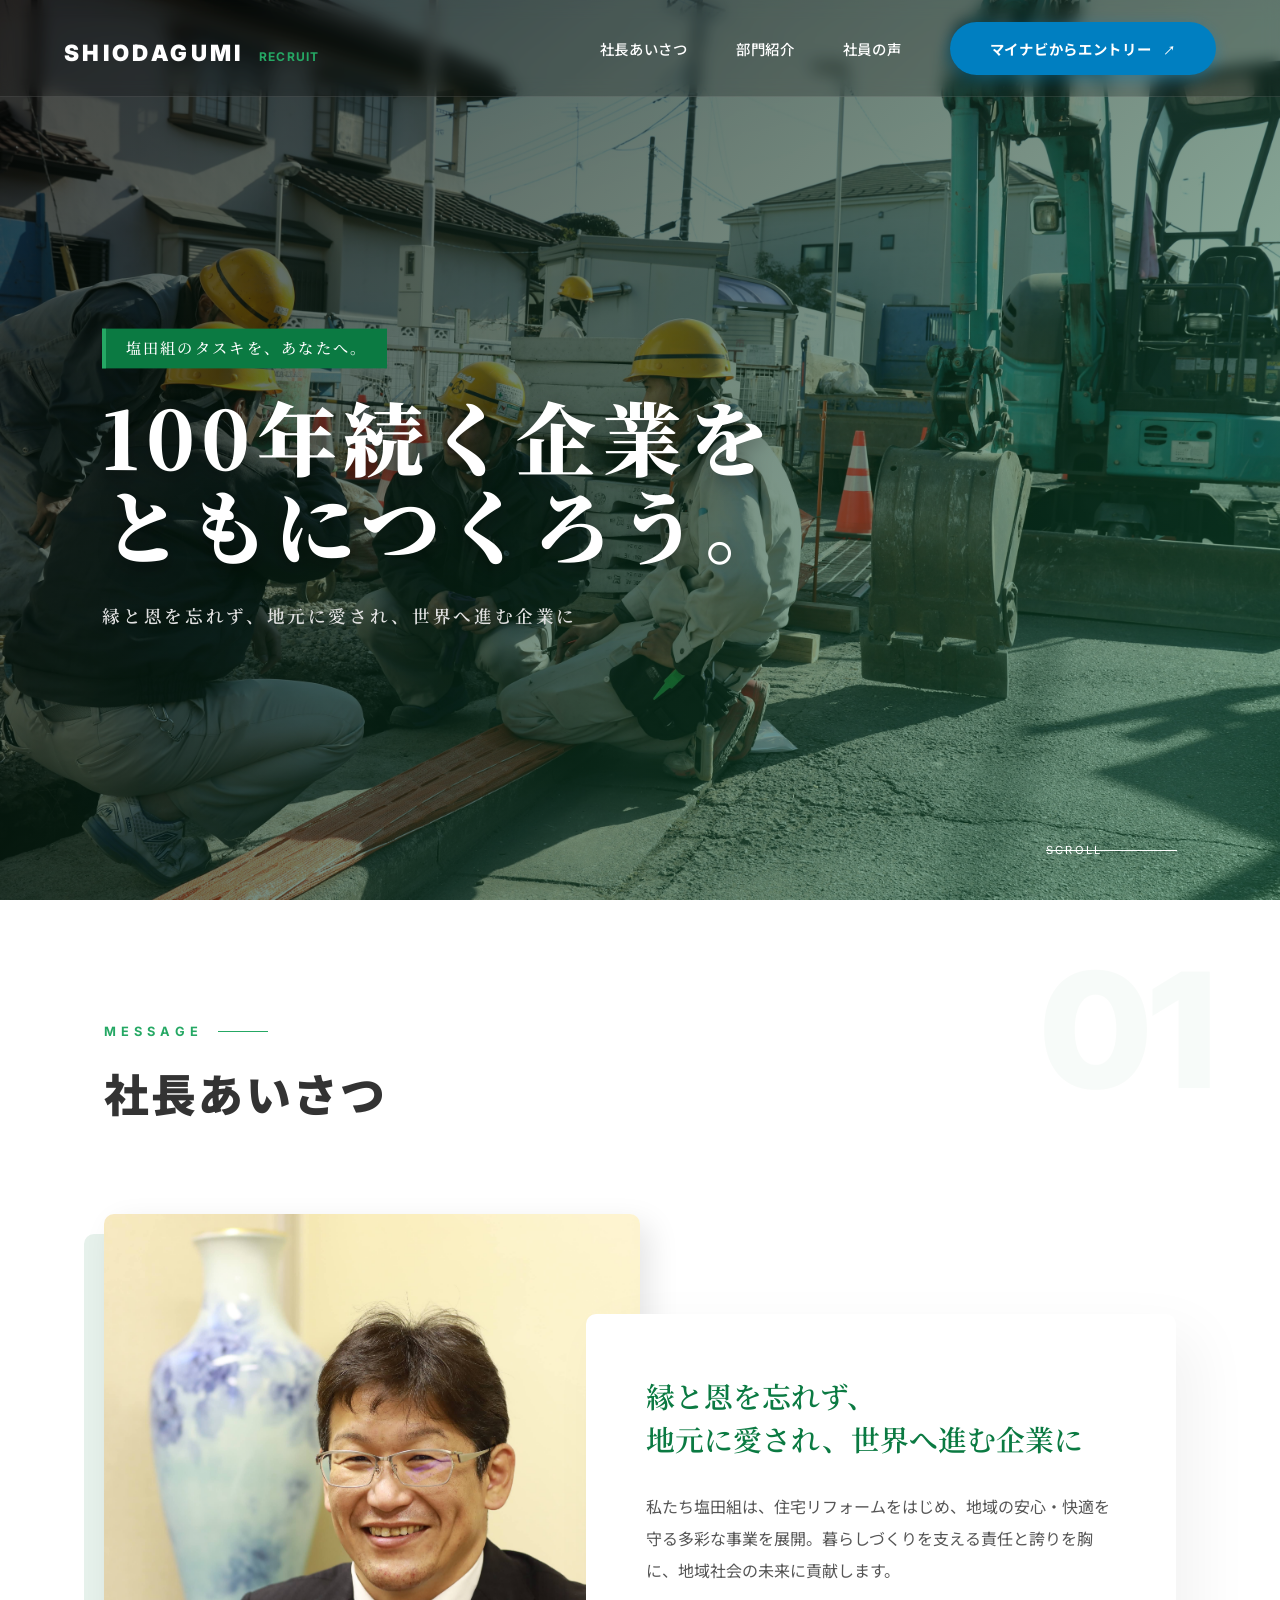
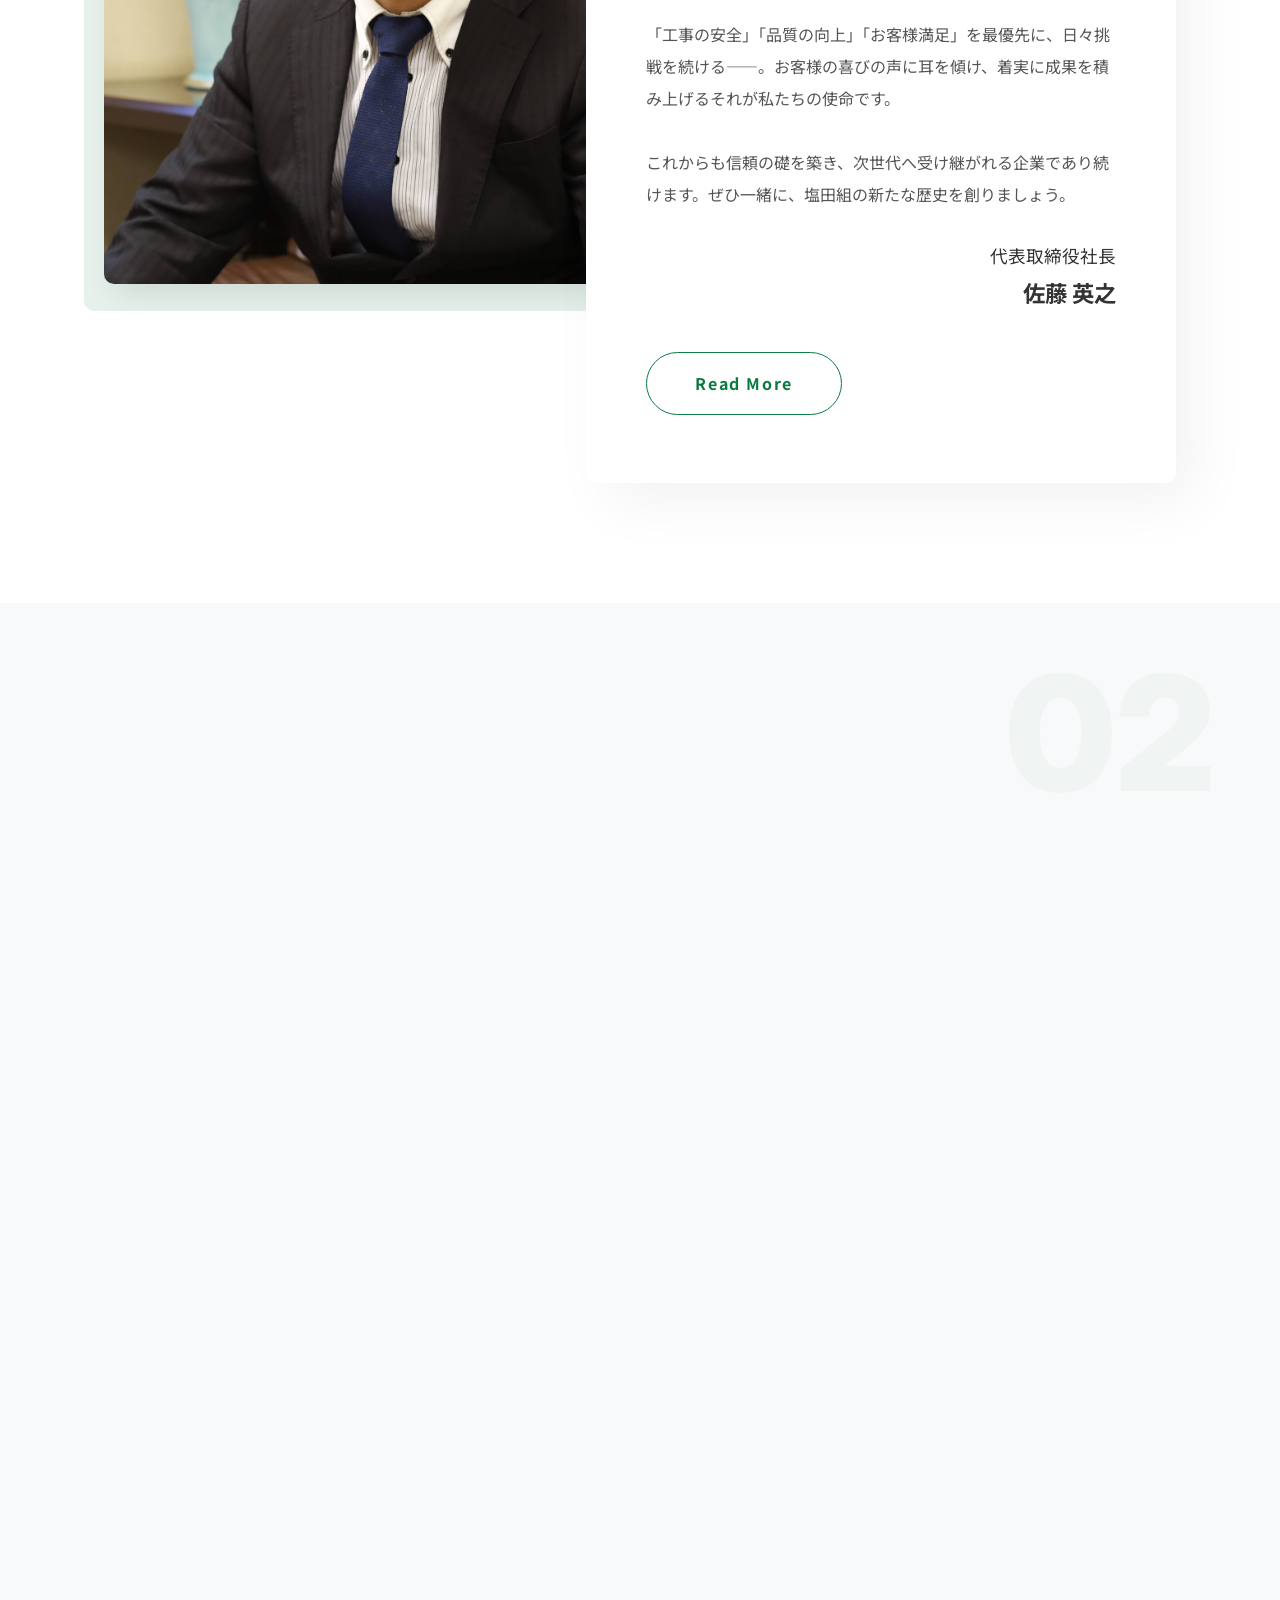
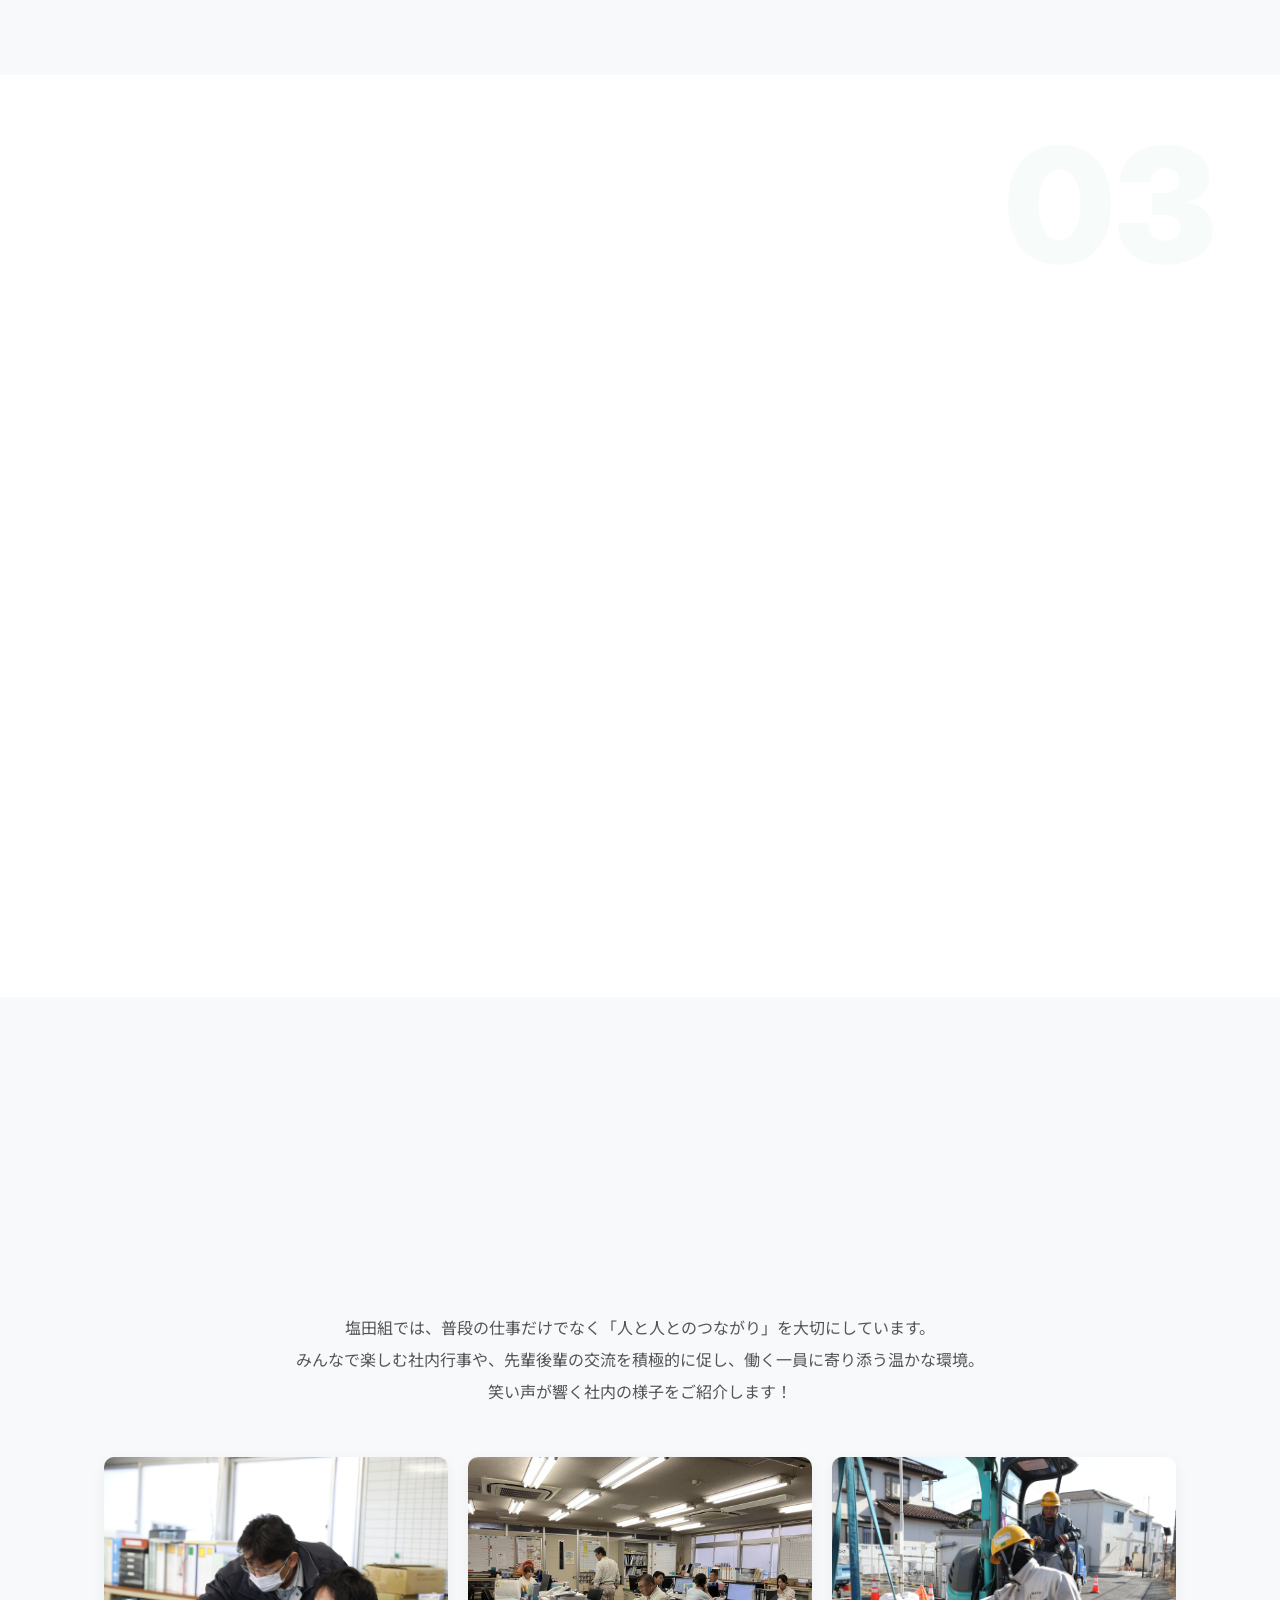
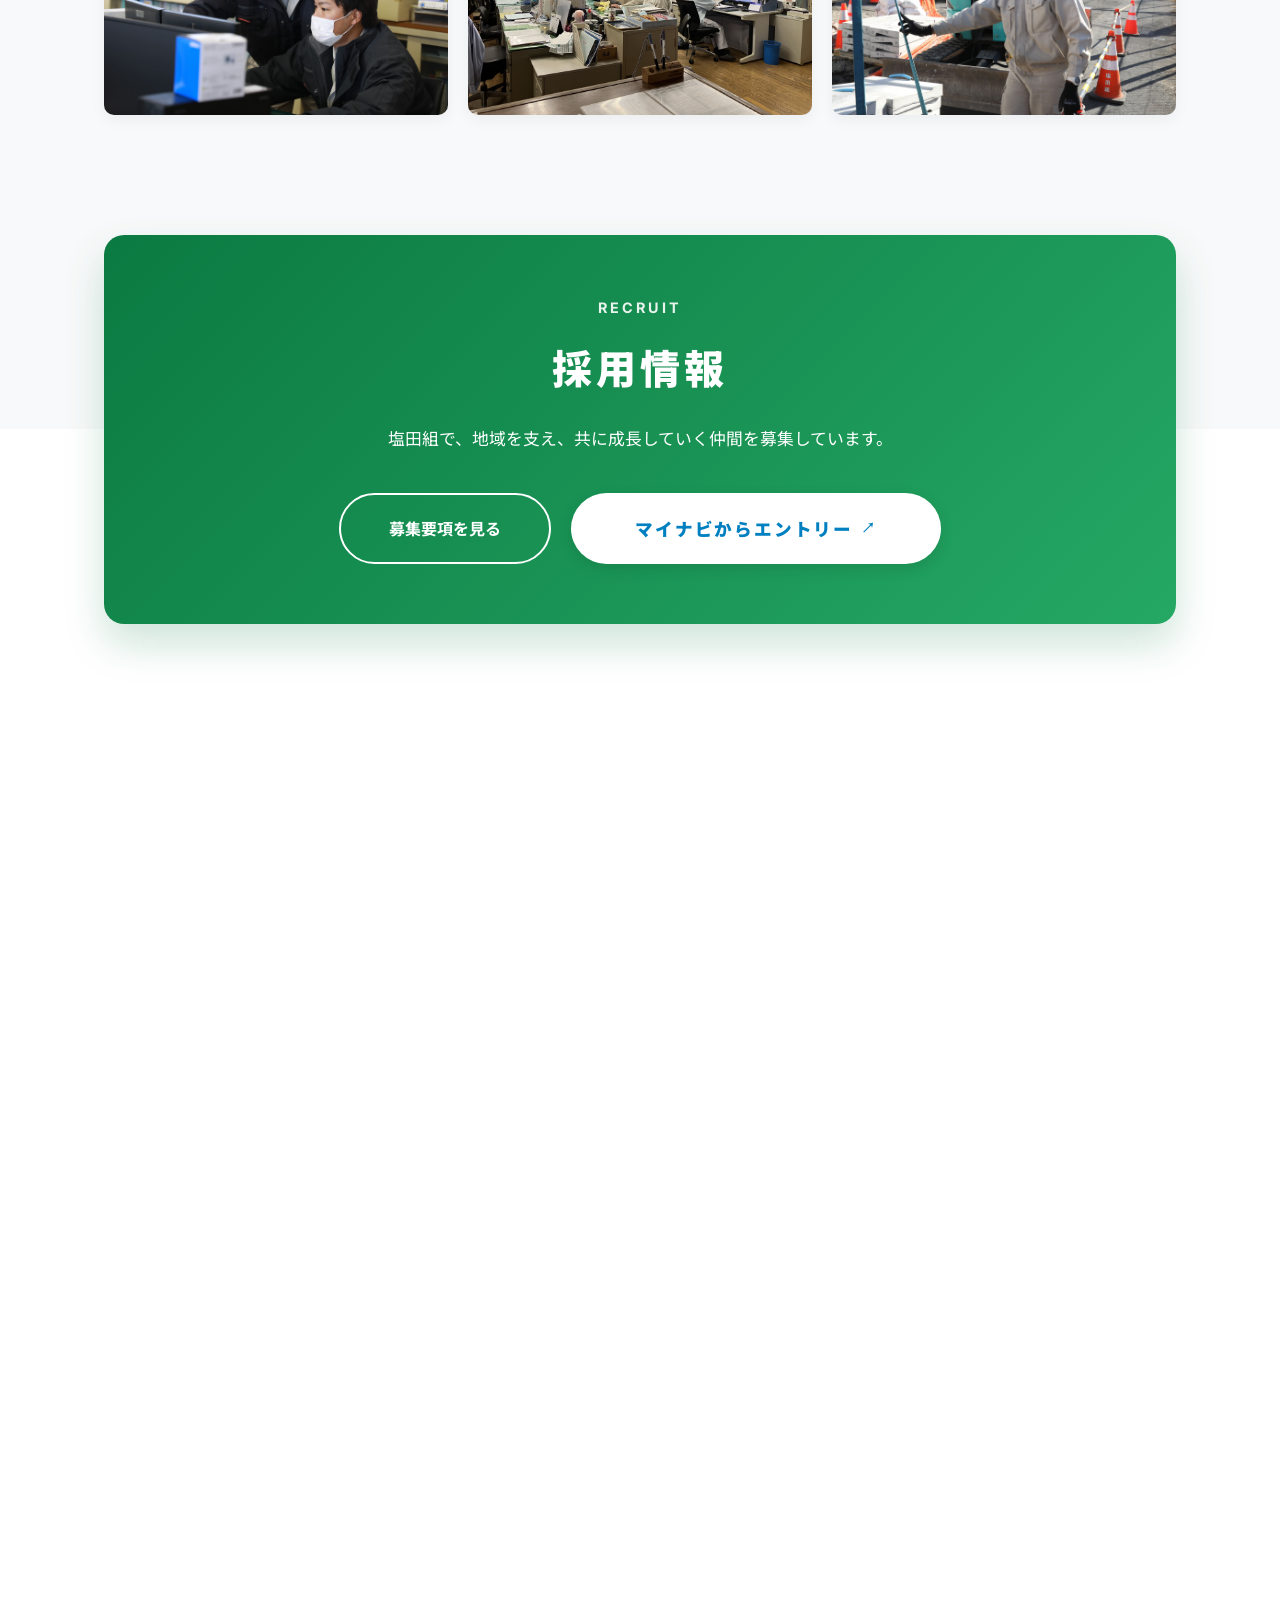
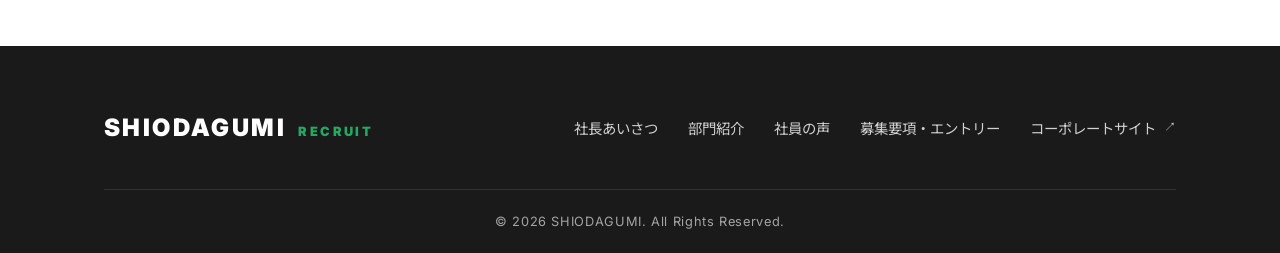
==== index.html @ 07670927 "Add files via upload" ====
<!DOCTYPE html>
<html lang="ja">
<head>
    <meta charset="UTF-8">
    <meta name="viewport" content="width=device-width, initial-scale=1.0">
    <title>株式会社塩田組 採用サイト</title>
    <link rel="stylesheet" href="css/style.css">
    <link href="https://fonts.googleapis.com/css2?family=Inter:wght@400;700;900&family=Noto+Sans+JP:wght@300;500;700;900&family=Noto+Serif+JP:wght@600;900&display=swap" rel="stylesheet">
</head>
<body>
    <div id="loader" class="loader">
        <div class="loader-logo">SHIODAGUMI</div>
    </div>

<header class="header">
        <div class="header-inner">
            <h1 class="logo"><a href="index.html">SHIODAGUMI <span>RECRUIT</span></a></h1>
            <nav class="global-nav">
                <ul>
                    <li><a href="greeting.html">社長あいさつ</a></li>
                    <li><a href="works.html">部門紹介</a></li>
                    <li><a href="voices.html">社員の声</a></li>
                    <li>
                        <a href="https://job.mynavi.jp/27/pc/search/corp97656/outline.html" target="_blank" rel="noopener noreferrer" class="btn-entry" style="background-color: #007fc1; box-shadow: 0 4px 15px rgba(0, 127, 193, 0.4);">
                            マイナビからエントリー <span class="external-icon">↗</span>
                        </a>
                    </li>
                </ul>
            </nav>
            <button class="hamburger" id="js-hamburger">
                <span></span><span></span><span></span>
            </button>
        </div>
        <div class="mobile-menu" id="js-mobile-menu">
            <div class="mobile-menu-inner">
                <ul class="mobile-nav">
                    <li>
                        <a href="greeting.html">
                            <span class="en">PRESIDENT</span>
                            <span class="ja">社長あいさつ</span>
                        </a>
                    </li>
                    <li>
                        <a href="works.html">
                            <span class="en">WORKS</span>
                            <span class="ja">部門紹介</span>
                        </a>
                    </li>
                    <li>
                        <a href="voices.html">
                            <span class="en">VOICES</span>
                            <span class="ja">社員の声</span>
                        </a>
                    </li>
                    <li>
                        <a href="recruit.html">
                            <span class="en">RECRUIT</span>
                            <span class="ja">募集要項</span>
                        </a>
                    </li>
                </ul>
                <div class="mobile-menu-bottom">
                    <a href="https://job.mynavi.jp/27/pc/search/corp97656/outline.html" target="_blank" rel="noopener noreferrer" class="btn-mynavi-white">
                        マイナビからエントリー <span class="external-icon">↗</span>
                    </a>
                </div>
            </div>
        </div>
    </header>

    <section class="hero">
        <div class="hero-bg">
            <img src="images/hero-bg.jpg" alt="塩田組 建設現場">
            <div class="hero-overlay"></div>
        </div>
        <div class="hero-content">
            <p class="hero-sub fade-up delay-1 serif">塩田組のタスキを、あなたへ。</p>
            <h2 class="hero-main fade-up delay-2 serif">
                100年続く企業を<br>ともにつくろう。
            </h2>
            <p class="hero-desc fade-up delay-3 serif">縁と恩を忘れず、地元に愛され、世界へ進む企業に</p>
        </div>
        <div class="scroll-down fade-up delay-4">
            <span>SCROLL</span>
        </div>
    </section>

    <section id="message" class="section message">
        <div class="inner">
            <div class="section-title js-fade-in">
                <span class="en">MESSAGE</span>
                <h2 class="ja">社長あいさつ</h2>
            </div>
            <div class="message-wrapper">
                <div class="message-img js-fade-in">
                    <img src="images/president.jpg" alt="代表取締役 佐藤 英之">
                </div>
                <div class="message-text js-fade-in">
                    <h3 class="catchphrase serif">縁と恩を忘れず、<br>地元に愛され、世界へ進む企業に</h3>
                    <p class="description">
                        私たち塩田組は、住宅リフォームをはじめ、地域の安心・快適を守る多彩な事業を展開。暮らしづくりを支える責任と誇りを胸に、地域社会の未来に貢献します。<br><br>
                        「工事の安全」「品質の向上」「お客様満足」を最優先に、日々挑戦を続ける――。お客様の喜びの声に耳を傾け、着実に成果を積み上げるそれが私たちの使命です。<br><br>
                        これからも信頼の礎を築き、次世代へ受け継がれる企業であり続けます。ぜひ一緒に、塩田組の新たな歴史を創りましょう。
                    </p>
                    <p class="signature">代表取締役社長<br><strong>佐藤 英之</strong></p>
                    <div class="btn-area">
                        <a href="#" class="btn-outline">Read More</a>
                    </div>
                </div>
            </div>
        </div>
    </section>

    <section id="works" class="section works">
        <div class="inner">
            <div class="section-title js-fade-in">
                <span class="en">WORKS</span>
                <h2 class="ja">塩田組のはたらき方</h2>
            </div>
            <div class="works-grid">
                <div class="work-card js-fade-in">
                    <div class="work-img">
                        <img src="images/works-1.jpg" alt="建築・リフォーム部門">
                    </div>
                    <div class="work-content">
                        <h3>建築・リフォーム部門</h3>
                        <p>住宅の小規模修繕から、1棟全体の改修、工場や公共施設のリフォームまで幅広く対応。お客様のニーズに寄り添い、柔軟な対応と満足のいく仕上がりをお約束します。</p>
                    </div>
                </div>
                <div class="work-card js-fade-in delay-1-scroll">
                    <div class="work-img">
                        <img src="images/works-2.jpg" alt="土木工事部門">
                    </div>
                    <div class="work-content">
                        <h3>土木工事部門</h3>
                        <p>新設道路の施工、駐車場整備、宅地造成など多岐にわたるプロジェクトを展開。民間工事を中心とした綿密な打ち合わせと高い提案力で、地域の発展に貢献します。</p>
                    </div>
                </div>
                <div class="work-card js-fade-in delay-2-scroll">
                    <div class="work-img">
                        <img src="images/works-3.jpg" alt="とび・土工部門">
                    </div>
                    <div class="work-content">
                        <h3>とび・土工部門</h3>
                        <p>地盤の掘削や整地、コンクリート打設など、工事全体の「はじまり」と「支え」をつくる重要な役割。チームワークと正確さを活かし、形のないところに形をつくる仕事です。</p>
                    </div>
                </div>
            </div>
            </div><div class="js-fade-in text-center" style="margin-top: 60px;">
                <a href="works.html" class="btn-outline">部門紹介を詳しく見る</a>
            </div>
            </div></section>
        </div>
    </section>

    <section id="voice" class="section voice">
        <div class="inner">
            <div class="section-title js-fade-in">
                <span class="en">MEMBER'S VOICE</span>
                <h2 class="ja">塩田組ではたらくリアルな声</h2>
            </div>
            <div class="voice-grid">
                <div class="voice-card js-fade-in">
                    <div class="voice-img">
                        <img src="images/voice-1.jpg" alt="後藤 光さん">
                    </div>
                    <div class="voice-content">
                        <h3 class="name">後藤 光 <span>さん</span></h3>
                        <p class="role">とび・土工部門</p>
                        <div class="btn-area-small">
                            <a href="voice-goto.html" class="btn-text">Read More <span class="arrow">→</span></a>
                        </div>
                    </div>
                </div>
                <div class="voice-card js-fade-in delay-1-scroll">
                    <div class="voice-img">
                        <img src="images/voice-2.jpg" alt="椎名 咲久良さん">
                    </div>
                    <div class="voice-content">
                        <h3 class="name">椎名 咲久良 <span>さん</span></h3>
                        <p class="role">建築・リフォーム部門</p>
                        <div class="btn-area-small">
                            <a href="voice-shiina.html" class="btn-text">Read More <span class="arrow">→</span></a>
                        </div>
                    </div>
                </div>
                <div class="voice-card js-fade-in delay-2-scroll">
                    <div class="voice-img">
                        <img src="images/voice-3.jpg" alt="井口 天湧さん">
                    </div>
                    <div class="voice-content">
                        <h3 class="name">井口 天湧 <span>さん</span></h3>
                        <p class="role">土木工事部門</p>
                        <div class="btn-area-small">
                            <a href="voice-iguchi.html" class="btn-text">Read More <span class="arrow">→</span></a>
                        </div>
                    </div>
                </div>
            </div>
            </div><div class="js-fade-in text-center" style="margin-top: 60px;">
                <a href="voices.html" class="btn-outline">社員の声をすべて見る</a>
            </div>
            </div></section>
        </div>
    </section>

    <section id="culture" class="section culture">
        <div class="inner">
            <div class="section-title js-fade-in text-center">
                <span class="en center-line">COMPANY CULTURE</span>
                <h2 class="ja">笑顔が集まる、塩田組の社内</h2>
            </div>
            <p class="culture-desc js-fade-in text-center">
                塩田組では、普段の仕事だけでなく「人と人とのつながり」を大切にしています。<br>
                みんなで楽しむ社内行事や、先輩後輩の交流を積極的に促し、働く一員に寄り添う温かな環境。<br>
                笑い声が響く社内の様子をご紹介します！
            </p>
            <div class="culture-gallery">
                <div class="culture-img js-fade-in">
                    <img src="images/culture-1.jpg" alt="社内風景1">
                </div>
                <div class="culture-img js-fade-in delay-1-scroll">
                    <img src="images/culture-2.jpg" alt="社内風景2">
                </div>
                <div class="culture-img js-fade-in delay-2-scroll">
                    <img src="images/culture-3.jpg" alt="社内風景3">
                </div>
            </div>
        </div>
    </section>

    <section id="recruit" class="section recruit">
        <div class="inner">
            <div class="recruit-box js-fade-in">
                <div class="recruit-content">
                    <span class="en">RECRUIT</span>
                    <h2 class="ja">採用情報</h2>
                    <p>塩田組で、地域を支え、共に成長していく仲間を募集しています。</p>
                    <div class="recruit-btns">
                        <a href="recruit.html" class="btn-outline-white" style="padding: 1.2rem 3rem;">募集要項を見る</a>
                        <a href="https://job.mynavi.jp/27/pc/search/corp97656/outline.html" target="_blank" rel="noopener noreferrer" class="btn-mynavi-white">
                            マイナビからエントリー <span class="external-icon">↗</span>
                        </a>
                    </div>
                </div>
            </div>
        </div>
    </section>

    <section id="contact" class="section contact">
        <div class="inner">
            <div class="section-title js-fade-in text-center">
                <span class="en center-line">CONTACT</span>
                <h2 class="ja">お問い合わせ</h2>
            </div>
            <div class="contact-wrapper js-fade-in">
                <div class="contact-info">
                    <h3 class="company-name">SHIODAGUMI</h3>
                    <p class="address">〒197-0011 東京都福生市福生2033</p>
                    <p class="tel">TEL：042-553-0808 <span>(代)</span></p>
                    <p class="fax">FAX：042-553-0801</p>
                </div>
                <form class="contact-form">
                    <div class="form-group">
                        <label>氏名 <span class="required">*</span></label>
                        <input type="text" placeholder="例：塩田 太郎">
                    </div>
                    <div class="form-group">
                        <label>メールアドレス <span class="required">*</span></label>
                        <input type="email" placeholder="例：info@shiodagumi.co.jp">
                    </div>
                    <div class="form-group">
                        <label>お問い合わせ内容</label>
                        <textarea rows="6" placeholder="ご質問などをご入力ください"></textarea>
                    </div>
                    <button type="submit" class="btn-submit">送信する</button>
                </form>
            </div>
        </div>
    </section>

    <footer class="footer">
        <div class="inner">
            <div class="footer-content">
                <div class="footer-logo"><a href="index.html">SHIODAGUMI <span>RECRUIT</span></a></div>
                <ul class="footer-nav">
                    <li><a href="greeting.html">社長あいさつ</a></li>
                    <li><a href="works.html">部門紹介</a></li>
                    <li><a href="voices.html">社員の声</a></li>
                    <li><a href="recruit.html">募集要項・エントリー</a></li>
                    <li><a href="https://shiodagumi.co.jp/" target="_blank" rel="noopener noreferrer">コーポレートサイト <span class="external-icon">↗</span></a></li>
                </ul>
            </div>
            <div class="copyright">&copy; 2026 SHIODAGUMI. All Rights Reserved.</div>
        </div>
    </footer>

    <script src="js/script.js"></script>
</body>
</html>
---- css/style.css ----
/* =========================================
   Reset & Base Settings
========================================= */
* { margin: 0; padding: 0; box-sizing: border-box; }
:root {
    --primary-green: #0b7a42;
    --primary-green-dark: #075a30;
    --accent-green: #25a864;
    --text-color: #333333;
    --white: #ffffff;
    --light-gray: #f8f9fa;
}
body {
    font-family: 'Noto Sans JP', sans-serif;
    color: var(--text-color);
    line-height: 1.8;
    background-color: var(--white);
}
a { text-decoration: none; color: inherit; }
.text-center { text-align: center; }

/* =========================================
   Typography (明朝体)
========================================= */
.serif { font-family: 'Noto Serif JP', serif; font-weight: 600; }
.hero-main.serif { font-weight: 900; }

/* =========================================
   Opening Loading Animation
========================================= */
.loader { position: fixed; top: 0; left: 0; width: 100vw; height: 100vh; background-color: var(--primary-green); z-index: 9999; display: flex; justify-content: center; align-items: center; transition: transform 1s cubic-bezier(0.77, 0, 0.175, 1); }
.loader.is-loaded { transform: translateY(-100%); }
.loader-logo { color: var(--white); font-size: 2rem; font-family: 'Inter', sans-serif; font-weight: 900; letter-spacing: 0.3em; opacity: 0; animation: loaderFadeInOut 2s ease forwards; }
@keyframes loaderFadeInOut {
    0% { opacity: 0; transform: translateY(10px); }
    30% { opacity: 1; transform: translateY(0); }
    70% { opacity: 1; transform: translateY(0); }
    100% { opacity: 0; transform: translateY(-10px); }
}

/* =========================================
   Header
========================================= */
.header { position: fixed; top: 0; left: 0; width: 100%; z-index: 100; background: rgba(0, 0, 0, 0.2); backdrop-filter: blur(8px); -webkit-backdrop-filter: blur(8px); border-bottom: 1px solid rgba(255, 255, 255, 0.1); }
.header-inner { display: flex; justify-content: space-between; align-items: center; padding: 1.2rem 5%; }
.logo a { color: var(--white); font-size: 1.4rem; font-family: 'Inter', sans-serif; font-weight: 900; letter-spacing: 0.15em; }
.logo span { font-size: 0.75rem; color: var(--accent-green); margin-left: 8px; font-weight: 700; letter-spacing: 0.1em; }
.global-nav ul { display: flex; list-style: none; align-items: center; gap: 3rem; }
.global-nav a { color: var(--white); font-weight: 500; font-size: 0.9rem; letter-spacing: 0.05em; transition: color 0.3s ease; }
.global-nav a:hover { color: var(--accent-green); }

/* PC表示ではスマホ用のボタンとメニューを完全に隠す */
.hamburger, .mobile-menu {
    display: none;
}

/* =========================================
   Buttons
========================================= */
.btn-entry, .btn-outline, .btn-submit, .btn-outline-white, .btn-solid-white { overflow: hidden; position: relative; }
.btn-entry { background-color: var(--primary-green); padding: 1rem 2.5rem; border-radius: 50px; font-weight: 700 !important; color: var(--white); box-shadow: 0 4px 15px rgba(11, 122, 66, 0.4); transition: all 0.3s ease; }
.btn-entry:hover { background-color: var(--primary-green-dark); transform: translateY(-2px); box-shadow: 0 6px 20px rgba(11, 122, 66, 0.6); }
.btn-outline { display: inline-block; padding: 1rem 3rem; border: 1px solid var(--primary-green); color: var(--primary-green); font-weight: 700; border-radius: 50px; transition: all 0.3s ease; letter-spacing: 0.1em; }
.btn-outline:hover { background-color: var(--primary-green); color: var(--white); }
.btn-outline::after { content: ''; position: absolute; top: -50%; left: -60%; width: 20%; height: 200%; background: rgba(255,255,255,0.4); transform: rotate(30deg); transition: 0.5s; }
.btn-outline:hover::after { left: 120%; }

/* =========================================
   Hero Section
========================================= */
.hero { position: relative; height: 100vh; display: flex; align-items: center; overflow: hidden; background-color: #000; }
.hero-bg { position: absolute; top: 0; left: 0; width: 100%; height: 100%; z-index: 1; }
.hero-bg img { width: 100%; height: 100%; object-fit: cover; animation: zoomBg 20s linear infinite alternate; }
@keyframes zoomBg { 0% { transform: scale(1); } 100% { transform: scale(1.08); } }
.hero-overlay { position: absolute; top: 0; left: 0; width: 100%; height: 100%; background: linear-gradient(135deg, rgba(0, 0, 0, 0.7) 0%, rgba(11, 122, 66, 0.4) 100%); }
.hero-content { position: relative; z-index: 2; width: 100%; padding: 0 8%; transform: translateY(10%); }
.hero-sub { display: inline-block; background-color: var(--primary-green); color: var(--white); padding: 0.4rem 1.2rem; font-size: 0.95rem; font-weight: 500; letter-spacing: 0.15em; margin-bottom: 1.5rem; border-left: 4px solid var(--accent-green); }
.hero-main { color: var(--white); font-size: 5rem; line-height: 1.1; letter-spacing: 0.08em; margin-bottom: 2rem; text-shadow: 0 4px 20px rgba(0,0,0,0.4); }
.hero-desc { color: #e0e0e0; font-size: 1.1rem; letter-spacing: 0.15em; }

/* =========================================
   Common Section Styles (Pro Adjustments)
========================================= */
.section { padding: 120px 0; background-color: var(--white); color: var(--text-color); position: relative; }
.section::before { position: absolute; top: 50px; right: 5%; font-size: 10rem; font-family: 'Inter', sans-serif; font-weight: 900; color: rgba(11, 122, 66, 0.03); z-index: 0; line-height: 1; }
#message::before { content: "01"; }
#works::before { content: "02"; }
#voice::before { content: "03"; }

.inner { max-width: 1200px; margin: 0 auto; padding: 0 5%; position: relative; z-index: 1; }
.section-title { margin-bottom: 80px; position: relative; }
.section-title .en { font-family: 'Inter', sans-serif; color: var(--accent-green); font-size: 0.8rem; font-weight: 700; letter-spacing: 0.4em; display: flex; align-items: center; gap: 15px; margin-bottom: 10px; }
.section-title .en::after { content: ''; width: 50px; height: 1px; background-color: var(--accent-green); }
.section-title .center-line { justify-content: center; }
.section-title .center-line::before { content: ''; width: 50px; height: 1px; background-color: var(--accent-green); }
.section-title .ja { font-size: 2.8rem; font-weight: 900; letter-spacing: 0.05em; }

/* =========================================
   Message Section
========================================= */
.message-wrapper { display: flex; justify-content: space-between; align-items: flex-start; gap: 0; }
.message-img { width: 50%; position: relative; transform: translateX(-30px); }
.message-img img { width: 100%; height: auto; aspect-ratio: 4/5; object-fit: cover; border-radius: 10px; box-shadow: 10px 10px 30px rgba(0,0,0,0.1); }
.message-img::after { content: ''; position: absolute; top: 20px; left: -20px; width: 100%; height: 100%; background-color: rgba(11, 122, 66, 0.1); z-index: -1; border-radius: 10px; }
.message-text { width: 55%; background-color: var(--white); padding: 60px; margin-left: -100px; margin-top: 100px; position: relative; z-index: 2; box-shadow: 20px 20px 60px rgba(0,0,0,0.05); border-radius: 10px; }
.message-text .catchphrase { font-size: 1.8rem; line-height: 1.5; margin-bottom: 30px; color: var(--primary-green); }
.message-text .description { font-size: 1rem; line-height: 2; margin-bottom: 30px; color: #555; }
.message-text .signature { text-align: right; font-size: 1.1rem; margin-bottom: 40px; }
.message-text .signature strong { font-size: 1.4rem; }

/* =========================================
   Works Section
========================================= */
.works { background-color: var(--light-gray); }
.works-grid { display: grid; grid-template-columns: repeat(3, 1fr); gap: 40px; }
.work-card { background-color: var(--white); border-radius: 12px; overflow: hidden; box-shadow: 0 10px 30px rgba(0, 0, 0, 0.05); transition: all 0.4s cubic-bezier(0.16, 1, 0.3, 1); cursor: pointer; border: 1px solid rgba(0,0,0,0.05); position: relative; }
.work-card::before { content: ''; position: absolute; top: 0; left: 0; width: 100%; height: 100%; border: 2px solid var(--accent-green); border-radius: 12px; opacity: 0; transition: 0.3s; pointer-events: none; z-index: 3; }
.work-card:hover { transform: translateY(-10px); box-shadow: 0 20px 40px rgba(11, 122, 66, 0.15); }
.work-card:hover::before { opacity: 1; transform: scale(1.02); }
.work-img { width: 100%; aspect-ratio: 4/3; overflow: hidden; }
.work-img img { width: 100%; height: 100%; object-fit: cover; transition: transform 0.6s ease; }
.work-card:hover .work-img img { transform: scale(1.08); }
.work-content { padding: 30px; }
.work-content h3 { font-size: 1.3rem; color: var(--text-color); margin-bottom: 15px; font-weight: 700; position: relative; padding-bottom: 10px; }
.work-content h3::after { content: ''; position: absolute; bottom: 0; left: 0; width: 40px; height: 3px; background-color: var(--accent-green); }
.work-content p { font-size: 0.95rem; line-height: 1.8; color: #666; }

/* =========================================
   Voice Section
========================================= */
.voice { background-color: var(--white); }
.voice-grid { display: grid; grid-template-columns: repeat(3, 1fr); gap: 50px; }
.voice-card { text-align: center; cursor: pointer; }
.voice-img { width: 220px; height: 220px; margin: 0 auto 25px; border-radius: 50%; overflow: hidden; position: relative; border: 5px solid var(--white); outline: 2px solid var(--primary-green); outline-offset: 4px; box-shadow: 0 10px 20px rgba(0,0,0,0.1); transition: transform 0.4s cubic-bezier(0.16, 1, 0.3, 1); }
.voice-card:hover .voice-img { transform: scale(1.05); }
.voice-img img { width: 100%; height: 100%; object-fit: cover; }
.voice-content .name { font-size: 1.4rem; font-weight: 700; margin-bottom: 5px; }
.voice-content .name span { font-size: 0.9rem; font-weight: 400; color: #666; }
.voice-content .role { font-size: 0.85rem; color: var(--primary-green); margin-bottom: 15px; font-weight: 700; letter-spacing: 0.05em; }
.btn-text { color: var(--text-color); font-weight: 700; font-size: 0.9rem; transition: color 0.3s ease; display: inline-flex; align-items: center; gap: 8px; }
.voice-card:hover .btn-text { color: var(--accent-green); }
.btn-text .arrow { transition: transform 0.3s ease; }
.voice-card:hover .btn-text .arrow { transform: translateX(5px); }

/* =========================================
   Culture Section
========================================= */
.culture { background-color: var(--light-gray); }
.culture-desc { margin-bottom: 50px; line-height: 2; color: #555; }
.culture-gallery { display: grid; grid-template-columns: repeat(3, 1fr); gap: 20px; }
.culture-img { border-radius: 10px; overflow: hidden; aspect-ratio: 4/3; box-shadow: 0 5px 15px rgba(0,0,0,0.05); }
.culture-img img { width: 100%; height: 100%; object-fit: cover; transition: transform 0.5s ease; }
.culture-img:hover img { transform: scale(1.1); }

/* =========================================
   Recruit Section (境界線またぎ)
========================================= */
.recruit { padding: 0; position: relative; z-index: 10; background: linear-gradient(to bottom, var(--light-gray) 50%, var(--white) 50%); }
.recruit-box { background: linear-gradient(135deg, var(--primary-green) 0%, var(--accent-green) 100%); border-radius: 20px; padding: 60px 40px; text-align: center; color: var(--white); box-shadow: 0 20px 40px rgba(11, 122, 66, 0.2); transform: translateY(-40px); margin-bottom: -40px; }
.recruit-content .en { display: block; font-family: 'Inter', sans-serif; font-weight: 700; letter-spacing: 0.2em; margin-bottom: 10px; font-size: 0.9rem; opacity: 0.9; }
.recruit-content .ja { font-size: 2.5rem; font-weight: 900; letter-spacing: 0.1em; margin-bottom: 20px; }
.recruit-content p { margin-bottom: 40px; font-size: 1.05rem; }
.recruit-btns { display: flex; justify-content: center; gap: 20px; }
.btn-outline-white { display: inline-block; padding: 1rem 3rem; border: 2px solid var(--white); color: var(--white); font-weight: 700; border-radius: 50px; transition: all 0.3s ease; }
.btn-outline-white:hover { background-color: var(--white); color: var(--primary-green); }
.btn-solid-white { display: inline-block; padding: 1rem 3rem; background-color: var(--white); color: var(--primary-green); font-weight: 700; border-radius: 50px; box-shadow: 0 5px 15px rgba(0,0,0,0.1); transition: all 0.3s ease; }
.btn-solid-white:hover { transform: translateY(-3px); box-shadow: 0 10px 20px rgba(0,0,0,0.2); }

/* =========================================
   Contact Section
========================================= */
.contact { background-color: var(--white); padding-top: 120px; }
.contact-wrapper { display: flex; justify-content: space-between; gap: 60px; background-color: var(--light-gray); padding: 50px; border-radius: 15px; }
.contact-info { width: 35%; }
.contact-info .company-name { font-size: 1.8rem; font-family: 'Inter', sans-serif; font-weight: 900; color: var(--primary-green); margin-bottom: 20px; letter-spacing: 0.1em; }
.contact-info p { margin-bottom: 10px; color: #555; }
.contact-info .tel { font-size: 1.5rem; font-weight: 700; color: var(--text-color); margin: 20px 0 5px; }
.contact-info .tel span { font-size: 0.9rem; font-weight: 400; }
.contact-form { width: 60%; }
.form-group { margin-bottom: 25px; }
.form-group label { display: block; font-weight: 700; margin-bottom: 8px; font-size: 0.95rem; }
.form-group label .required { color: #e74c3c; margin-left: 5px; }
.form-group input, .form-group textarea { width: 100%; padding: 15px; border: 1px solid #ddd; border-radius: 8px; font-family: inherit; font-size: 1rem; transition: border-color 0.3s ease; background-color: var(--white); }
.form-group input:focus, .form-group textarea:focus { outline: none; border-color: var(--accent-green); box-shadow: 0 0 0 3px rgba(37, 168, 100, 0.1); }
.btn-submit { background-color: var(--primary-green); color: var(--white); border: none; padding: 15px 40px; font-size: 1rem; font-weight: 700; border-radius: 50px; cursor: pointer; transition: all 0.3s ease; width: 100%; letter-spacing: 0.1em; }
.btn-submit:hover { background-color: var(--primary-green-dark); }

/* =========================================
   Footer
========================================= */
.footer { background-color: #1a1a1a; color: var(--white); padding: 60px 0 20px; }
.footer-content { display: flex; justify-content: space-between; align-items: center; border-bottom: 1px solid rgba(255,255,255,0.1); padding-bottom: 40px; margin-bottom: 20px; }
.footer-logo a { font-size: 1.5rem; font-family: 'Inter', sans-serif; font-weight: 900; letter-spacing: 0.1em; color: var(--white); transition: opacity 0.3s ease; }
.footer-logo a:hover { opacity: 0.8; }
.footer-logo span { font-size: 0.8rem; color: var(--accent-green); margin-left: 5px; }
.footer-nav { display: flex; list-style: none; gap: 30px; flex-wrap: wrap; justify-content: center; }
.footer-nav a { font-size: 0.9rem; transition: color 0.3s ease; opacity: 0.8; display: flex; align-items: center; }
.footer-nav a:hover { color: var(--accent-green); opacity: 1; }
.external-icon { font-size: 0.8em; margin-left: 4px; font-family: sans-serif; }
.copyright { text-align: center; font-size: 0.8rem; opacity: 0.6; letter-spacing: 0.05em; font-family: 'Inter', sans-serif; }

/* =========================================
   Animations
========================================= */
/* Hero Animations (ローディング分遅延) */
.fade-up { opacity: 0; transform: translateY(40px); animation: fadeUpAnim 1.2s cubic-bezier(0.16, 1, 0.3, 1) forwards; }
.delay-1 { animation-delay: 2.2s; } 
.delay-2 { animation-delay: 2.4s; } 
.delay-3 { animation-delay: 2.6s; } 
.delay-4 { animation-delay: 3.2s; }
@keyframes fadeUpAnim { to { opacity: 1; transform: translateY(0); } }

/* Scroll Indicator */
.scroll-down { position: absolute; bottom: 40px; right: 8%; z-index: 2; color: var(--white); font-size: 0.7rem; font-family: 'Inter', sans-serif; letter-spacing: 0.2em; display: flex; align-items: center; gap: 15px; transform: rotate(90deg); transform-origin: right bottom; }
.scroll-down::after { content: ''; display: inline-block; width: 60px; height: 1px; background-color: rgba(255,255,255,0.5); position: relative; overflow: hidden; }
.scroll-down::before { content: ''; position: absolute; right: 0; top: 50%; width: 100%; height: 1px; background-color: var(--white); animation: scrollSlide 2s cubic-bezier(0.16, 1, 0.3, 1) infinite; }
@keyframes scrollSlide { 0% { transform: translateX(-100%); } 100% { transform: translateX(100%); } }

/* Scroll Fade In Animations */
.js-fade-in { opacity: 0; transform: translateY(30px); transition: opacity 1s cubic-bezier(0.16, 1, 0.3, 1), transform 1s cubic-bezier(0.16, 1, 0.3, 1); }
.js-fade-in.is-visible { opacity: 1; transform: translateY(0); }
.delay-1-scroll { transition-delay: 0.2s; }
.delay-2-scroll { transition-delay: 0.4s; }

/* =========================================
   下層ページ共通スタイル (Lower Pages)
========================================= */
.lower-page .header { background: rgba(0, 0, 0, 0.8); backdrop-filter: blur(10px); }
.page-header { position: relative; height: 350px; display: flex; align-items: center; justify-content: center; overflow: hidden; margin-top: 0; }
.page-header-bg { position: absolute; top: 0; left: 0; width: 100%; height: 100%; z-index: 1; }
.page-header-bg img { width: 100%; height: 100%; object-fit: cover; }
.page-header-overlay { position: absolute; top: 0; left: 0; width: 100%; height: 100%; background: linear-gradient(135deg, rgba(0, 0, 0, 0.7) 0%, rgba(11, 122, 66, 0.6) 100%); }
.page-header-content { position: relative; z-index: 2; text-align: center; color: var(--white); padding-top: 60px; }
.page-header-content .en { font-family: 'Inter', sans-serif; font-weight: 700; letter-spacing: 0.3em; font-size: 0.9rem; color: var(--accent-green); display: block; margin-bottom: 10px; }
.page-header-content .ja { font-size: 2.5rem; letter-spacing: 0.1em; }
.breadcrumb { padding: 20px 5%; font-size: 0.85rem; color: #666; font-family: 'Inter', sans-serif; background-color: var(--light-gray); }
.breadcrumb a { color: var(--primary-green); transition: 0.3s; }
.breadcrumb a:hover { text-decoration: underline; }
.breadcrumb span { color: #999; }
.lower-main { padding: 80px 0; }

/* 共通見出し（プロ仕様） */
.recruit-heading { font-size: 1.8rem; font-weight: 900; color: var(--text-color); margin-bottom: 40px; padding-bottom: 15px; border-bottom: 2px solid #eee; position: relative; display: flex; align-items: flex-end; gap: 15px; }
.recruit-heading::after { content: ''; position: absolute; left: 0; bottom: -2px; width: 60px; height: 2px; background-color: var(--primary-green); }
.recruit-heading span { font-family: 'Inter', sans-serif; font-size: 0.9rem; color: #999; font-weight: 700; letter-spacing: 0.1em; padding-bottom: 4px; }

/* 求める人物像 */
.ideal-candidate { margin-bottom: 80px; }
.ideal-content { display: flex; gap: 50px; align-items: center; }
.ideal-text { width: 55%; }
.ideal-text p { font-size: 1.05rem; margin-bottom: 25px; line-height: 1.8; }
.check-list { list-style: none; }
.check-list li { position: relative; padding-left: 35px; margin-bottom: 15px; font-weight: 700; font-size: 1.05rem; }
.check-list li::before { content: '✓'; position: absolute; left: 0; top: 0; color: var(--accent-green); font-size: 1.2rem; font-weight: 900; }
.ideal-img { width: 45%; border-radius: 12px; overflow: hidden; box-shadow: 0 10px 30px rgba(0,0,0,0.1); }
.ideal-img img { width: 100%; height: 100%; object-fit: cover; aspect-ratio: 4/3; }

/* 募集要項テーブル（リッチ版） */
.recruit-table-wrapper { margin-bottom: 80px; }
.recruit-table-rich { width: 100%; border-collapse: collapse; background-color: var(--white); border-radius: 12px; overflow: hidden; box-shadow: 0 5px 20px rgba(0,0,0,0.03); }
.recruit-table-rich th, .recruit-table-rich td { padding: 30px; border-bottom: 1px solid #eee; text-align: left; line-height: 1.8; }
.recruit-table-rich tr:last-child th, .recruit-table-rich tr:last-child td { border-bottom: none; }
.recruit-table-rich th { width: 25%; font-weight: 700; color: var(--primary-green); vertical-align: top; background-color: #fcfcfc; }
.job-label { display: inline-block; background-color: var(--light-gray); padding: 5px 15px; border-radius: 5px; font-size: 0.9rem; font-weight: 700; margin-right: 10px; margin-bottom: 10px; border: 1px solid #ddd; }
.badge { display: inline-block; padding: 2px 10px; border-radius: 3px; font-size: 0.75rem; font-weight: 700; margin-right: 10px; vertical-align: text-bottom; }
.badge-req { background-color: #e74c3c; color: #fff; }
.badge-want { background-color: #3498db; color: #fff; }
.salary .price { font-size: 1.5rem; font-weight: 900; color: #e74c3c; font-family: 'Inter', sans-serif; }
.mb-2 { margin-bottom: 15px; }

/* 選考フロー */
.selection-flow { margin-bottom: 80px; }
.flow-steps { display: flex; justify-content: space-between; align-items: stretch; gap: 20px; }
.step { flex: 1; background-color: var(--light-gray); padding: 40px 30px; border-radius: 12px; text-align: center; position: relative; border-top: 4px solid var(--primary-green); }
.step-num { font-family: 'Inter', sans-serif; color: var(--accent-green); font-weight: 900; font-size: 1.2rem; letter-spacing: 0.1em; margin-bottom: 15px; }
.step-title { font-size: 1.3rem; font-weight: 900; margin-bottom: 20px; }
.step p { font-size: 0.95rem; text-align: left; color: #555; }
.step-arrow { display: flex; align-items: center; justify-content: center; color: var(--accent-green); font-weight: 900; font-size: 1.5rem; }
.step-arrow::after { content: '▶'; }

/* エントリー CTA */
.entry-cta { background: linear-gradient(135deg, #f8f9fa 0%, #e9ecef 100%); padding: 60px 40px; border-radius: 12px; border: 1px solid #ddd; }
.entry-cta p { font-size: 1.2rem; font-weight: 900; margin-bottom: 30px; }
.btn-solid-green { display: inline-block; padding: 1.2rem 4rem; background-color: var(--primary-green); color: var(--white); font-weight: 700; border-radius: 50px; box-shadow: 0 5px 20px rgba(11, 122, 66, 0.3); transition: all 0.3s ease; font-size: 1.1rem; letter-spacing: 0.1em; }
.btn-solid-green:hover { background-color: var(--primary-green-dark); transform: translateY(-3px); box-shadow: 0 10px 25px rgba(11, 122, 66, 0.4); color: var(--white); }

/* =========================================
   Greeting Page (社長あいさつ詳細)
========================================= */
.greeting-article {
    max-width: 800px; /* 読みやすさを考慮し、横幅を絞る（雑誌風） */
    margin: 0 auto;
}
.greeting-img-wrap {
    position: relative;
    margin-bottom: 50px;
}
/* 写真に高級感のある装飾を追加 */
.greeting-img-wrap::before {
    content: '';
    position: absolute;
    top: -15px;
    left: -15px;
    width: 30%;
    height: 30%;
    border-top: 3px solid var(--accent-green);
    border-left: 3px solid var(--accent-green);
    z-index: 0;
}
.greeting-img-wrap::after {
    content: '';
    position: absolute;
    bottom: -15px;
    right: -15px;
    width: 30%;
    height: 30%;
    border-bottom: 3px solid var(--accent-green);
    border-right: 3px solid var(--accent-green);
    z-index: 0;
}
.greeting-img {
    width: 100%;
    height: auto;
    border-radius: 8px;
    box-shadow: 0 15px 40px rgba(0,0,0,0.1);
    position: relative;
    z-index: 1;
}
.greeting-lead {
    font-size: 2rem;
    color: var(--primary-green);
    line-height: 1.6;
    margin-bottom: 40px;
    text-align: center;
    letter-spacing: 0.05em;
}
.greeting-text p {
    font-size: 1.05rem;
    line-height: 2.2; /* 長文なので行間をゆったり取る */
    margin-bottom: 30px;
    color: #444;
}
.greeting-sign {
    text-align: right;
    font-size: 1.2rem;
    margin-top: 60px;
    padding-top: 30px;
    border-top: 1px solid #ddd;
    color: var(--text-color);
}
.greeting-sign strong {
    font-size: 1.8rem;
    display: inline-block;
    margin-top: 10px;
}

/* =========================================
   Interview Detail Page (社員インタビュー詳細)
========================================= */
/* トップビジュアル */
.interview-hero { display: flex; align-items: center; gap: 60px; margin-bottom: 80px; background-color: var(--light-gray); border-radius: 15px; padding: 40px; }
.interview-hero-img { width: 40%; border-radius: 10px; overflow: hidden; box-shadow: 0 10px 30px rgba(0,0,0,0.1); }
.interview-hero-img img { width: 100%; height: auto; aspect-ratio: 1/1; object-fit: cover; }
.interview-hero-text { width: 60%; }
.interview-hero-text .role { color: var(--primary-green); font-weight: 700; margin-bottom: 10px; font-size: 0.95rem; letter-spacing: 0.05em; }
.interview-hero-text .name { font-size: 2.2rem; font-weight: 900; margin-bottom: 30px; display: flex; align-items: baseline; gap: 15px; }
.interview-hero-text .name span { font-size: 1rem; color: #999; font-family: 'Inter', sans-serif; font-weight: 400; letter-spacing: 0.1em; }
.interview-hero-text .catchphrase { font-size: 1.6rem; line-height: 1.6; color: var(--text-color); border-left: 4px solid var(--accent-green); padding-left: 20px; }

/* Q&A セクション */
.interview-qa-wrap { max-width: 800px; margin: 0 auto 100px; }
.qa-block { margin-bottom: 50px; background-color: var(--white); border-radius: 12px; box-shadow: 0 5px 25px rgba(0,0,0,0.03); border: 1px solid #f0f0f0; padding: 40px; }
.q-box { display: flex; gap: 20px; align-items: flex-start; margin-bottom: 25px; padding-bottom: 25px; border-bottom: 1px dashed #ddd; }
.a-box { display: flex; gap: 20px; align-items: flex-start; }
.qa-block .icon { display: flex; align-items: center; justify-content: center; width: 40px; height: 40px; border-radius: 50%; font-family: 'Inter', sans-serif; font-weight: 900; font-size: 1.2rem; flex-shrink: 0; }
.q-box .icon { background-color: var(--text-color); color: var(--white); }
.a-box .icon { background-color: var(--primary-green); color: var(--white); }
.q-box h4 { font-size: 1.3rem; line-height: 1.5; font-weight: 700; padding-top: 5px; }
.a-box p { font-size: 1.05rem; line-height: 1.8; color: #444; padding-top: 5px; }

/* 1日のスケジュール（タイムライン） */
.interview-schedule { max-width: 800px; margin: 0 auto 80px; }
.timeline { position: relative; padding-left: 40px; }
/* タイムラインの縦線 */
.timeline::before { content: ''; position: absolute; top: 0; left: 19px; height: 100%; width: 2px; background-color: #ddd; }
.timeline-item { position: relative; margin-bottom: 40px; display: flex; gap: 30px; align-items: flex-start; }
.timeline-item:last-child { margin-bottom: 0; }
/* タイムラインの丸ポチ */
.timeline-item::before { content: ''; position: absolute; top: 5px; left: -26px; width: 12px; height: 12px; border-radius: 50%; background-color: var(--accent-green); border: 3px solid var(--white); box-shadow: 0 0 0 2px var(--accent-green); z-index: 2; }
.timeline-item .time { font-family: 'Inter', sans-serif; font-weight: 900; font-size: 1.2rem; color: var(--primary-green); width: 80px; flex-shrink: 0; padding-top: 2px; }
.timeline-item .content { background-color: var(--light-gray); padding: 25px; border-radius: 8px; flex-grow: 1; }
.timeline-item .content h5 { font-size: 1.1rem; margin-bottom: 10px; font-weight: 700; }
.timeline-item .content p { font-size: 0.95rem; color: #555; }

/* =========================================
   Works Detail Page (部門紹介詳細)
========================================= */
.works-intro {
    margin-bottom: 80px;
}
.works-intro h2 {
    font-size: 2.2rem;
    color: var(--primary-green);
    margin-bottom: 20px;
    line-height: 1.5;
}
.works-intro p {
    font-size: 1.1rem;
    color: #555;
    line-height: 1.8;
}

/* ジグザグレイアウトのブロック */
.dept-block {
    display: flex;
    align-items: center;
    gap: 60px;
    margin-bottom: 100px;
}
/* .reverse クラスがついている場合は左右を反転させる */
.dept-block.reverse {
    flex-direction: row-reverse;
}

.dept-img-box {
    width: 50%;
    position: relative;
    border-radius: 12px;
    overflow: hidden;
    box-shadow: 0 15px 40px rgba(0,0,0,0.1);
}
.dept-img-box img {
    width: 100%;
    height: auto;
    aspect-ratio: 4/3;
    object-fit: cover;
    display: block;
    transition: transform 0.5s ease;
}
.dept-block:hover .dept-img-box img {
    transform: scale(1.05); /* ホバー時に少しズームする演出 */
}

/* 画像の上に被さる大きな数字 */
.dept-num {
    position: absolute;
    bottom: -20px;
    left: 20px;
    font-size: 6rem;
    font-family: 'Inter', sans-serif;
    font-weight: 900;
    color: rgba(255, 255, 255, 0.8);
    line-height: 1;
    text-shadow: 0 5px 15px rgba(0,0,0,0.2);
    pointer-events: none;
}
.dept-block.reverse .dept-num {
    left: auto;
    right: 20px;
}

.dept-text-box {
    width: 50%;
}
.dept-title {
    display: inline-block;
    font-size: 1rem;
    font-weight: 700;
    color: var(--primary-green);
    padding: 5px 15px;
    background-color: rgba(11, 122, 66, 0.1);
    border-radius: 50px;
    margin-bottom: 20px;
    letter-spacing: 0.1em;
}
.dept-catch {
    font-size: 1.8rem;
    line-height: 1.5;
    margin-bottom: 25px;
    color: var(--text-color);
}
.dept-desc {
    font-size: 1.05rem;
    line-height: 1.8;
    color: #555;
    margin-bottom: 20px;
}
.dept-list {
    list-style: none;
    margin-top: 25px;
    padding-top: 25px;
    border-top: 1px dashed #ccc;
}
.dept-list li {
    position: relative;
    padding-left: 20px;
    margin-bottom: 10px;
    font-weight: 700;
    color: #333;
}
.dept-list li::before {
    content: '';
    position: absolute;
    left: 0;
    top: 8px;
    width: 8px;
    height: 8px;
    background-color: var(--accent-green);
    border-radius: 50%;
}

/* =========================================
   Voices Editorial Page (社員の声 一覧：おしゃれ版)
========================================= */
/* Interフォントを明示的に指定するためのユーティリティ */
.Inter { font-family: 'Inter', sans-serif; }

.voice-editorial-list {
    max-width: 1000px;
    margin: 0 auto;
}

.voice-item {
    position: relative;
    margin-bottom: 120px; /* セクションごとに大きな余白を取る */
}
.voice-item:last-child { margin-bottom: 0; }

.voice-item-inner {
    display: flex;
    align-items: center;
    justify-content: space-between;
    text-decoration: none;
    color: inherit;
    position: relative;
    z-index: 2;
}

/* reverse クラスがついている場合は左右を反転（02椎名さん） */
.voice-item.reverse .voice-item-inner {
    flex-direction: row-reverse;
}

/* 写真部分 */
.voice-item-img-wrap {
    width: 50%;
    position: relative;
    z-index: 2;
}
.voice-item-img {
    width: 100%;
    aspect-ratio: 1 / 1; /* 正方形にするのがトレンド */
    border-radius: 12px;
    overflow: hidden;
    box-shadow: 0 20px 60px rgba(0,0,0,0.1);
    transform: translateX(-30px); /* 少し左にズラす */
    transition: transform 0.6s cubic-bezier(0.16, 1, 0.3, 1);
}
.voice-item.reverse .voice-item-img {
    transform: translateX(30px); /* 反転時は右にズラす */
}
.voice-item-img img {
    width: 100%; height: 100%; object-fit: cover;
    transition: transform 0.6s cubic-bezier(0.16, 1, 0.3, 1);
}

/* ホバー時の写真の動き */
.voice-item-inner:hover .voice-item-img {
    transform: translateX(0); /* ズレを戻す */
}
.voice-item-inner:hover .voice-item-img img {
    transform: scale(1.05); /* 少しズーム */
}

/* テキスト部分 */
.voice-item-content {
    width: 55%; /* 写真と少し重ねるために広めに取る */
    background-color: var(--white);
    padding: 60px;
    border-radius: 12px;
    box-shadow: 20px 20px 80px rgba(0,0,0,0.05);
    margin-left: -80px; /* 写真の上に大胆に重ねる！ */
    position: relative;
    z-index: 3;
    transition: transform 0.6s cubic-bezier(0.16, 1, 0.3, 1), box-shadow 0.6s ease;
}
.voice-item.reverse .voice-item-content {
    margin-left: 0;
    margin-right: -80px; /* 反転時は右に重ねる */
}

/* ホバー時のテキストの動き */
.voice-item-inner:hover .voice-item-content {
    transform: translateY(-10px); /* 少し上に浮く */
    box-shadow: 20px 30px 100px rgba(11, 122, 66, 0.1); /* 緑の影を出す */
}

/* メタ情報（部門・入社年） */
.voice-item-content .meta {
    display: flex; gap: 15px; margin-bottom: 20px; font-size: 0.85rem; font-weight: 700; letter-spacing: 0.05em;
}
.voice-item-content .dept {
    color: var(--primary-green); background-color: rgba(11, 122, 66, 0.08); padding: 5px 15px; border-radius: 50px;
}
.voice-item-content .year {
    color: #999; padding-top: 5px;
}

/* 名前 */
.voice-item-content .name {
    font-size: 2.2rem; font-weight: 900; margin-bottom: 30px; display: flex; align-items: baseline; gap: 15px; letter-spacing: 0.05em;
}
.voice-item-content .name span {
    font-size: 1rem; color: #aaa; font-weight: 400; letter-spacing: 0.1em;
}

/* キャッチコピー（明朝体） */
.voice-item-content .catchphrase {
    font-size: 1.4rem; line-height: 1.6; color: var(--text-color); margin-bottom: 40px;
    /* 雑誌風に、最初の文字を少し大きく */
}
.voice-item-content .catchphrase::first-letter {
    font-size: 1.3em; color: var(--primary-green); font-weight: 900;
}

/* リードモアボタン */
.btn-read-story {
    font-weight: 900; font-size: 0.9rem; color: #666; letter-spacing: 0.2em; display: inline-flex; align-items: center; gap: 10px; transition: 0.3s;
}
.btn-read-story::after {
    content: ''; width: 30px; height: 1px; background-color: #ccc; transition: 0.3s;
}
.voice-item-inner:hover .btn-read-story { color: var(--accent-green); }
.voice-item-inner:hover .btn-read-story::after { background-color: var(--accent-green); width: 50px; }

/* 背景の大きな数字 (ここが「おしゃれ」のポイント) */
.voice-item-num {
    position: absolute;
    top: -40px;
    left: -20px;
    font-size: 15rem; /* 圧倒的に大きく！ */
    font-weight: 900;
    color: rgba(11, 122, 66, 0.03); /* ほとんど見えないくらい薄く */
    z-index: 1;
    line-height: 1;
    pointer-events: none;
}
.voice-item.reverse .voice-item-num {
    left: auto;
    right: -20px;
}

/* ========================================= Responsive ========================================= */
@media screen and (max-width: 900px) {
    .voice-item-content { padding: 40px; margin-left: -50px; }
    .voice-item.reverse .voice-item-content { margin-right: -50px; }
    .voice-item-content .name { font-size: 1.8rem; }
    .voice-item-content .catchphrase { font-size: 1.2rem; }
    .voice-item-num { font-size: 10rem; top: -20px; }
}

@media screen and (max-width: 768px) {
    .works-intro { margin-bottom: 60px; }
    .works-intro h2 { font-size: 1.8rem; }
    
    .voice-item { margin-bottom: 60px; }
    .voice-item-inner, .voice-item.reverse .voice-item-inner { flex-direction: column; gap: 0; }
    .voice-item-img-wrap, .voice-item-content { width: 100%; }
    .voice-item-img { transform: translateX(0) translateY(10px); border-radius: 12px 12px 0 0; }
    .voice-item.reverse .voice-item-img { transform: translateX(0) translateY(10px); }
    .voice-item-content { margin-left: 0 !important; margin-right: 0 !important; margin-top: -10px; border-radius: 0 0 12px 12px; padding: 30px 20px; }
    .voice-item-content .meta { gap: 10px; flex-wrap: wrap; }
    .voice-item-content .name { font-size: 1.5rem; gap: 10px; flex-wrap: wrap; }
    .voice-item-content .catchphrase { font-size: 1.1rem; margin-bottom: 30px; }
    .voice-item-num { font-size: 6rem; top: 10px; left: 10px !important; right: auto !important; color: rgba(11, 122, 66, 0.05); }
}

/* =========================================
   External Entry Button (マイナビ用)
========================================= */
/* 通常背景用（下層ページのCTAなど） */
.btn-mynavi {
    display: inline-flex;
    align-items: center;
    justify-content: center;
    background: linear-gradient(135deg, #00A0E9 0%, #007fc1 100%); /* マイナビらしい鮮やかなブルー */
    color: var(--white);
    font-weight: 900; /* より太く見やすく */
    padding: 1.2rem 4rem;
    border-radius: 50px;
    box-shadow: 0 8px 25px rgba(0, 160, 233, 0.4); /* 影もブルーにして発光させる */
    transition: all 0.3s ease;
    font-size: 1.1rem;
    letter-spacing: 0.1em;
    border: 2px solid transparent;
}

.btn-mynavi:hover {
    transform: translateY(-3px);
    box-shadow: 0 12px 30px rgba(0, 160, 233, 0.6);
    color: var(--white);
    filter: brightness(1.1); /* ホバーで少し明るく */
}

/* 緑背景用（トップページの採用情報など） */
.btn-mynavi-white {
    display: inline-flex;
    align-items: center;
    justify-content: center;
    background-color: var(--white);
    color: #007fc1; /* 文字色をマイナビブルーに */
    font-weight: 900;
    padding: 1.2rem 4rem;
    border-radius: 50px;
    box-shadow: 0 5px 15px rgba(0,0,0,0.1);
    transition: all 0.3s ease;
    font-size: 1.1rem;
    letter-spacing: 0.1em;
}

.btn-mynavi-white:hover {
    transform: translateY(-3px);
    box-shadow: 0 10px 25px rgba(0,0,0,0.2);
    background-color: #f0f8ff; /* ホバーでほんのり青みがかった白に */
}

.external-icon {
    font-size: 0.8em;
    margin-left: 8px;
    font-family: sans-serif;
}
/* =========================================
   Responsive (スマートフォン対応)
========================================= */
@media screen and (max-width: 768px) {
    .hero-main { font-size: 2.5rem; }
    .hero-content { padding: 0 5%; transform: translateY(0); }
    .global-nav { display: none; }
    .section { padding: 80px 0; }
    .section::before { font-size: 6rem; top: 20px; }
    .section-title .ja { font-size: 2rem; }
    .message-wrapper { flex-direction: column; gap: 40px; align-items: center; }
    .message-img { width: 90%; transform: translateX(0); }
    .message-text { width: 100%; margin-left: 0; margin-top: -30px; padding: 30px; }
    .works-grid { grid-template-columns: 1fr; gap: 30px; }
    .voice-grid { grid-template-columns: 1fr; gap: 50px; }
    .voice-img { width: 180px; height: 180px; }
    .culture-gallery { grid-template-columns: 1fr; }
    .recruit-box { padding: 40px 20px; }
    .recruit-content .ja { font-size: 1.8rem; }
    .recruit-btns { flex-direction: column; gap: 15px; }
    .btn-outline-white, .btn-solid-white { width: 100%; }
    .contact-wrapper { flex-direction: column; padding: 30px 20px; gap: 40px; }
    .contact-info, .contact-form { width: 100%; }
    .footer-content { flex-direction: column; gap: 30px; text-align: center; }
    .footer-nav { flex-direction: column; gap: 15px; }

    /* --- ハンバーガーボタン --- */
    .hamburger { display: block; position: relative; width: 40px; height: 40px; background: transparent; border: none; cursor: pointer; z-index: 1000; }
    .hamburger span { position: absolute; left: 5px; width: 30px; height: 2px; background-color: var(--white); transition: all 0.3s ease; }
    .hamburger span:nth-child(1) { top: 10px; }
    .hamburger span:nth-child(2) { top: 19px; }
    .hamburger span:nth-child(3) { top: 28px; }
    
    /* ハンバーガー開いた時（×印になる） */
    .hamburger.is-active span:nth-child(1) { top: 19px; transform: rotate(45deg); }
    .hamburger.is-active span:nth-child(2) { opacity: 0; }
    .hamburger.is-active span:nth-child(3) { top: 19px; transform: rotate(-45deg); }

    /* --- スマホ用メニュー --- */
    .mobile-menu {
        display: block; /* ←★★これを追加！！（存在を復活させる）★★ */
        position: fixed;
        top: 0;
        left: 0;
        width: 100%;
        height: 100dvh;
        z-index: 90;
        background-color: rgba(11, 122, 66, 0.98);
        opacity: 0;
        visibility: hidden;
        transition: all 0.4s ease;
    }

    .mobile-menu.is-active {
        opacity: 1;
        visibility: visible;
    }

    .mobile-menu-inner {
        display: flex;
        flex-direction: column;
        justify-content: center;
        align-items: center;
        width: 100%;
        height: 100%;
        padding: 40px 20px;
    }

    .mobile-nav {
        list-style: none;
        text-align: center;
        padding: 0;
        margin-bottom: 60px; /* ボタンとの間にゆとりを持たせる */
        width: 100%;
    }

    .mobile-nav li {
        margin-bottom: 35px;
    }

    .mobile-nav a {
        display: block;
        color: var(--white);
        text-decoration: none;
    }

    /* 英語表記（小さくスタイリッシュに） */
    .mobile-nav .en {
        display: block;
        font-family: 'Inter', sans-serif;
        font-size: 0.8rem;
        font-weight: 700;
        letter-spacing: 0.2em;
        color: rgba(255, 255, 255, 0.6);
        margin-bottom: 5px;
    }

    /* 日本語表記（大きく力強く） */
    .mobile-nav .ja {
        display: block;
        font-size: 1.5rem;
        font-weight: 700;
        letter-spacing: 0.1em;
    }

    /* メニュー下部のマイナビボタン */
    .mobile-menu-bottom {
        width: 100%;
        text-align: center;
    }
    
    .mobile-menu-bottom .btn-mynavi-white {
        width: 100%;
        max-width: 300px; /* 広がりすぎないように制限 */
        padding: 1.2rem;
        font-size: 1rem;
    }


    /* 下層ページスマホ対応（リッチ版） */
    .recruit-heading { font-size: 1.5rem; flex-direction: column; align-items: flex-start; gap: 5px; }
    .ideal-content { flex-direction: column; gap: 30px; }
    .ideal-text, .ideal-img { width: 100%; }
    .recruit-table-rich th, .recruit-table-rich td { display: block; width: 100%; padding: 15px 20px; }
    .recruit-table-rich th { background-color: #f8f9fa; padding-bottom: 10px; border-bottom: none; font-size: 1.1rem; }
    .recruit-table-rich td { padding-top: 10px; }
    .flow-steps { flex-direction: column; gap: 10px; }
    .step-arrow { transform: rotate(90deg); margin: 10px 0; }
    .entry-cta { padding: 40px 20px; }
    .entry-cta p { font-size: 1.1rem; }
    .btn-solid-green { padding: 1rem 2rem; width: 100%; }

    /* 社長あいさつ詳細スマホ対応 */
    .greeting-img-wrap { margin-bottom: 30px; }
    .greeting-img-wrap::before, .greeting-img-wrap::after { display: none; /* スマホでは装飾を消してスッキリさせる */ }
    .greeting-lead { font-size: 1.4rem; text-align: left; }
    .greeting-text p { font-size: 1rem; line-height: 1.8; }

    /* インタビュー詳細スマホ対応 */
    .interview-hero { flex-direction: column; gap: 30px; padding: 20px; }
    .interview-hero-img, .interview-hero-text { width: 100%; }
    .interview-hero-text .name { font-size: 1.8rem; flex-direction: column; gap: 5px; }
    .interview-hero-text .catchphrase { font-size: 1.2rem; padding-left: 15px; }
    .qa-block { padding: 20px; }
    .q-box h4 { font-size: 1.1rem; }
    .a-box p { font-size: 0.95rem; }
    .timeline { padding-left: 30px; }
    .timeline::before { left: 9px; }
    .timeline-item::before { left: -26px; }
    .timeline-item { flex-direction: column; gap: 10px; }
    .timeline-item .content { width: 100%; padding: 15px; }

    /* 部門紹介詳細スマホ対応 */
    .works-intro h2 { font-size: 1.6rem; }
    .works-intro p { font-size: 1rem; }
    .dept-block, .dept-block.reverse { flex-direction: column; gap: 30px; margin-bottom: 70px; }
    .dept-img-box, .dept-text-box { width: 100%; }
    .dept-num { font-size: 4rem; bottom: -10px; left: 10px !important; right: auto !important; }
    .dept-catch { font-size: 1.4rem; }
    .dept-desc { font-size: 1rem; }
}

/* =========================================
   CTA Button Group
========================================= */
.cta-btn-group {
    display: flex;
    justify-content: center;
    gap: 20px;
    flex-wrap: wrap;
}

/* スマホ対応 */
@media screen and (max-width: 768px) {
    .cta-btn-group {
        flex-direction: column;
        gap: 15px;
    }
    .btn-solid-green, .btn-mynavi {
        width: 100%; /* スマホではボタンを横幅いっぱいに広げる */
        padding: 1rem 1.5rem;
    }
}
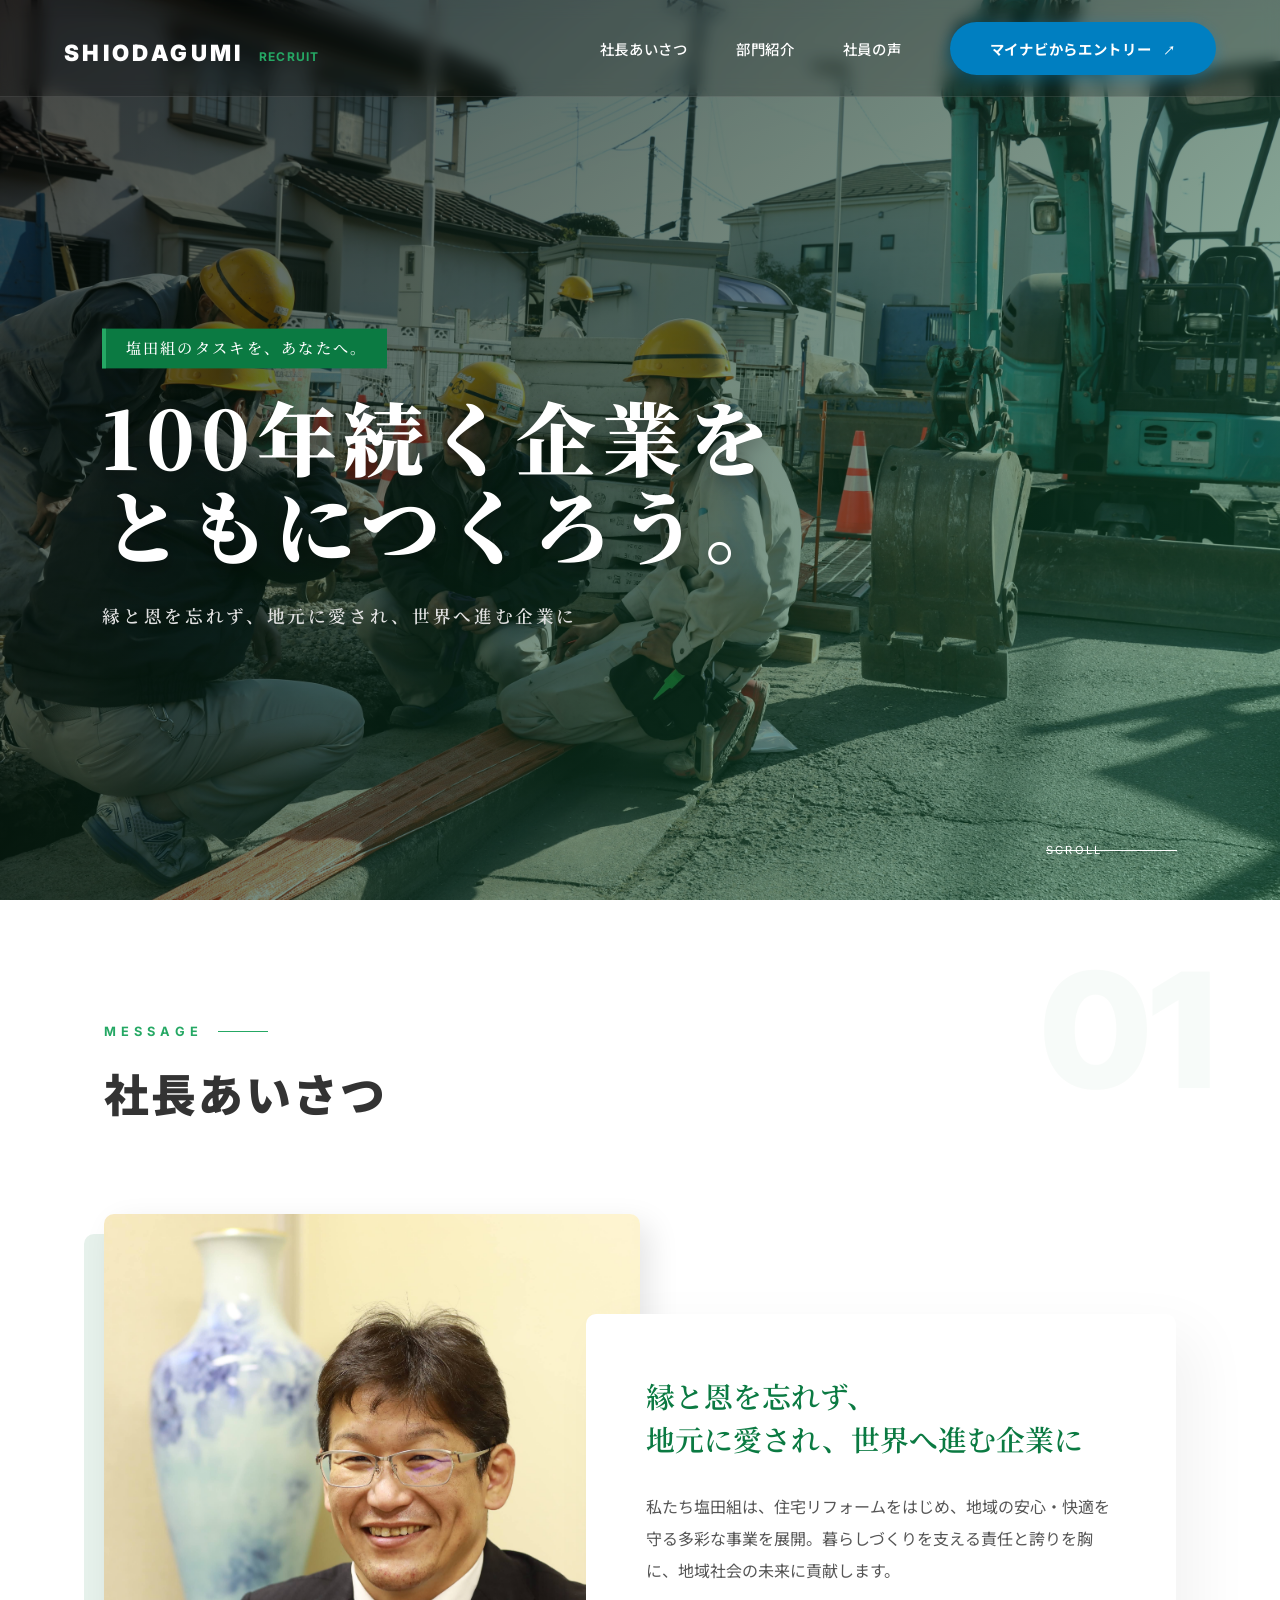
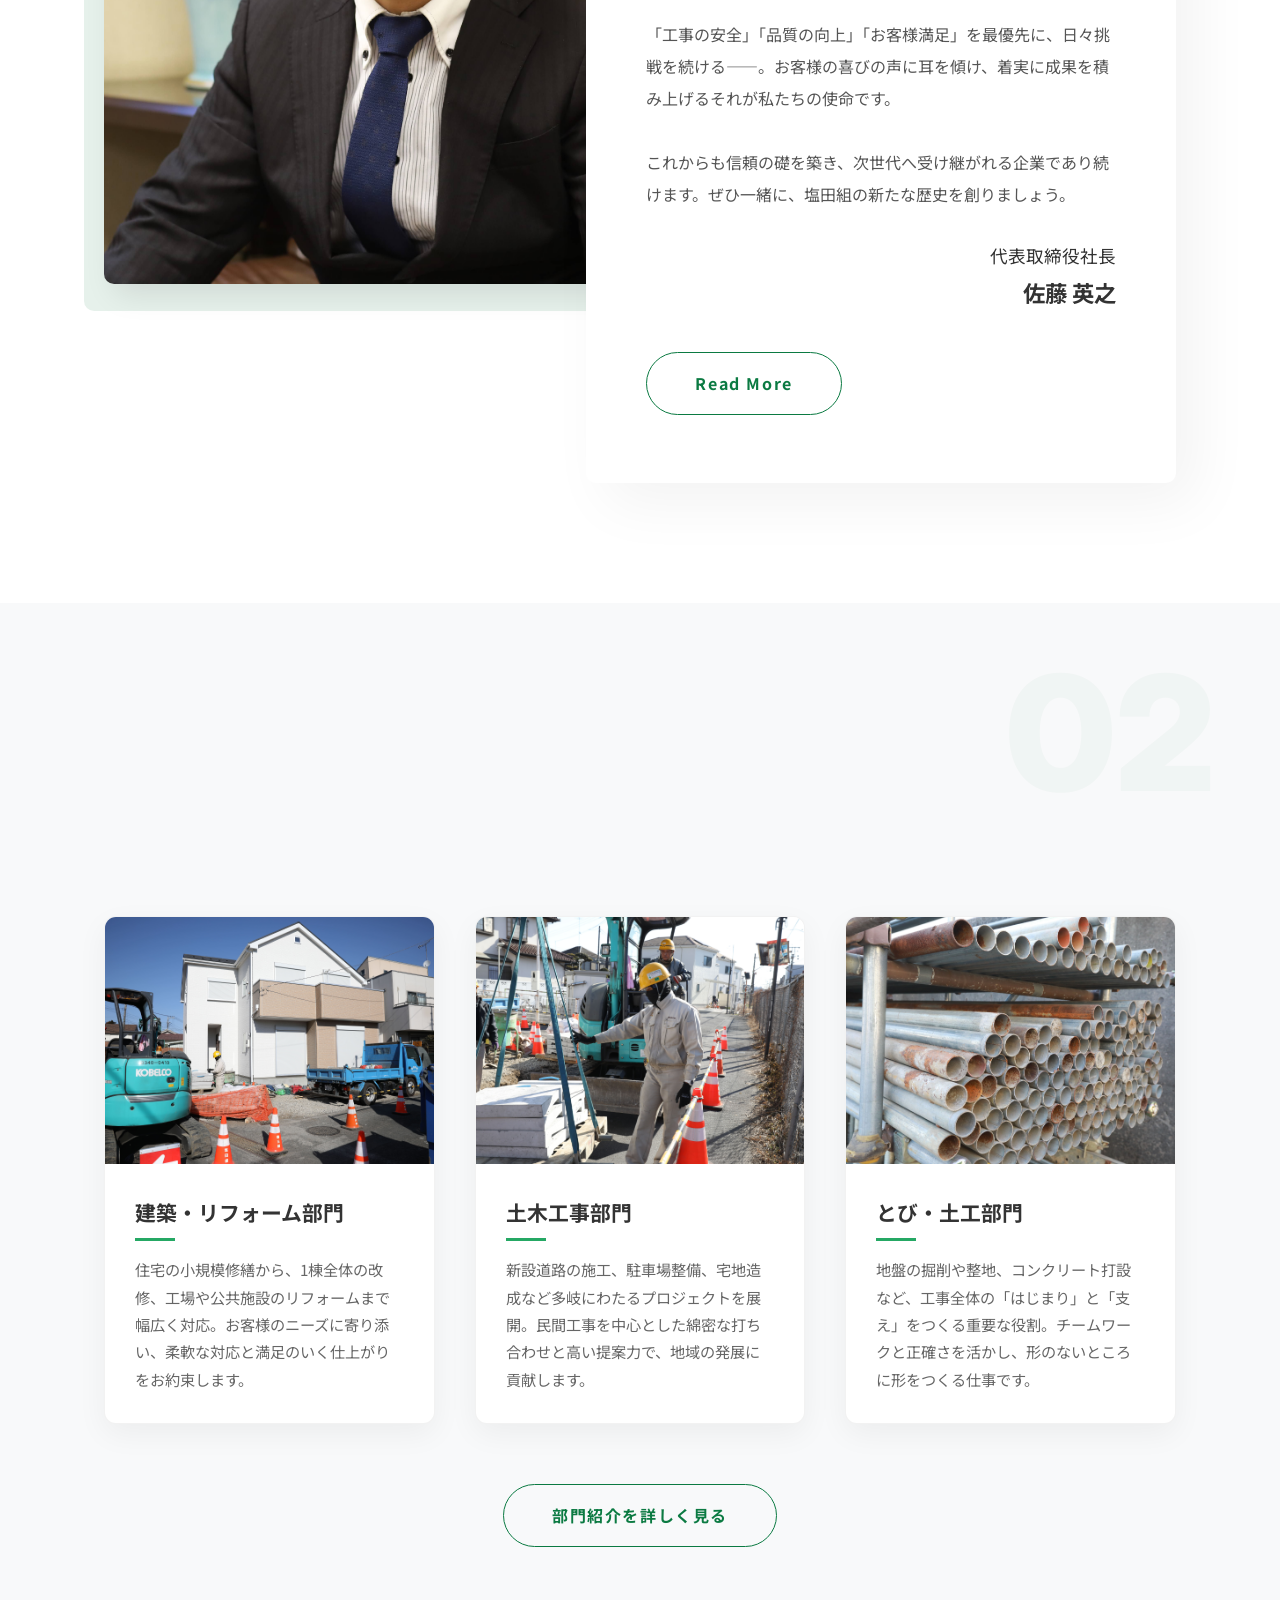
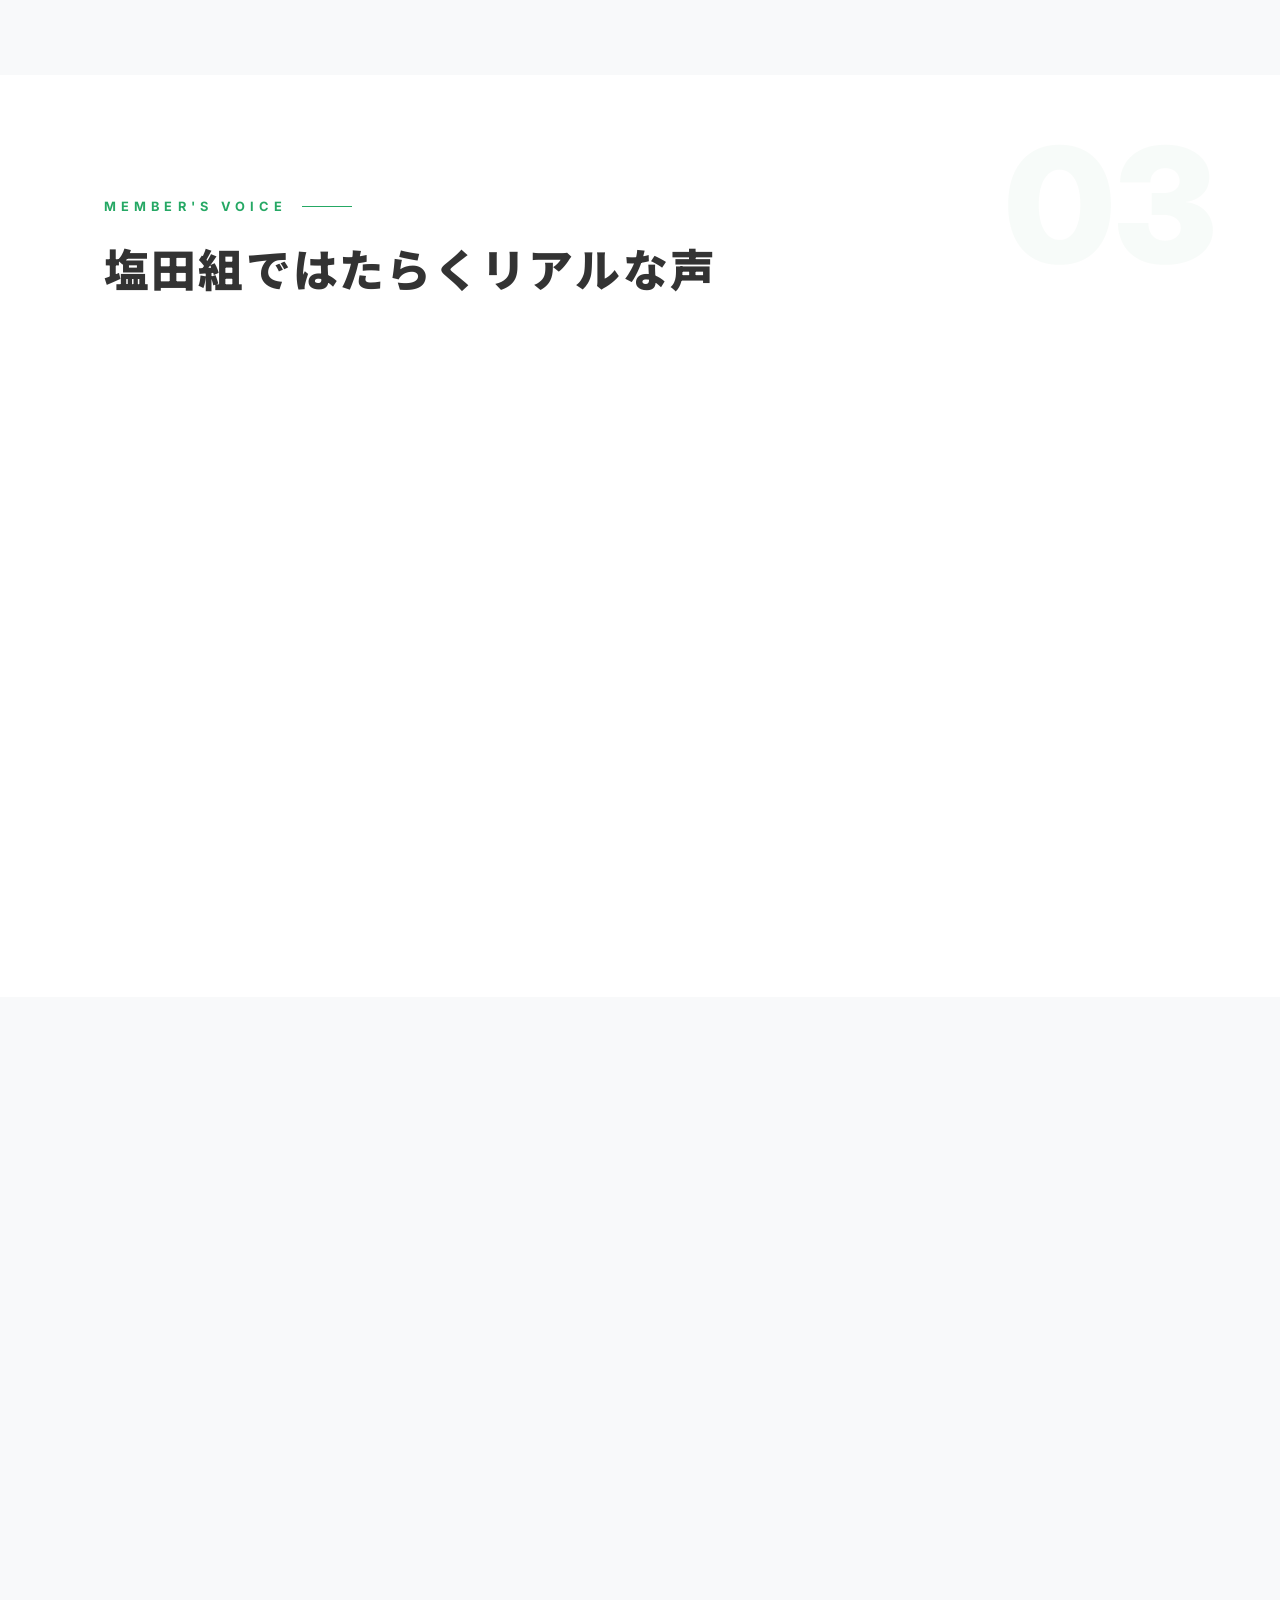
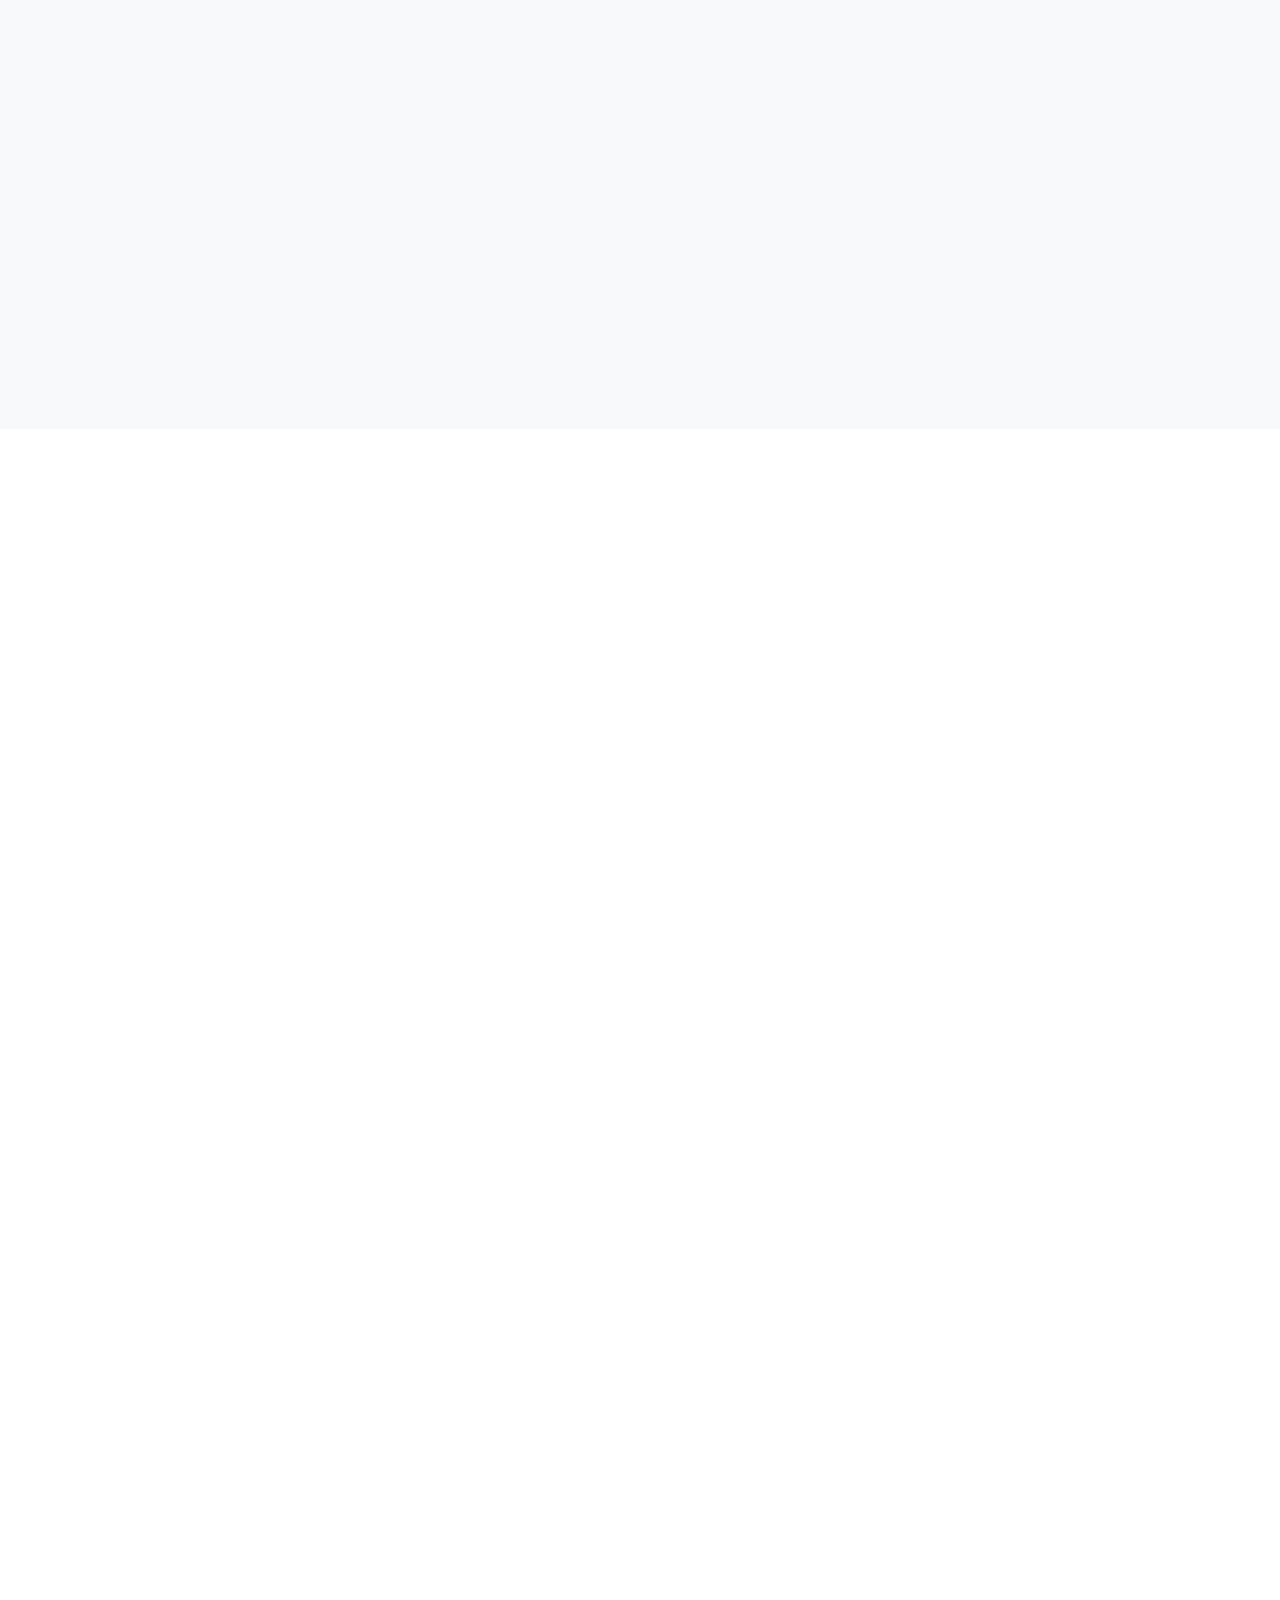
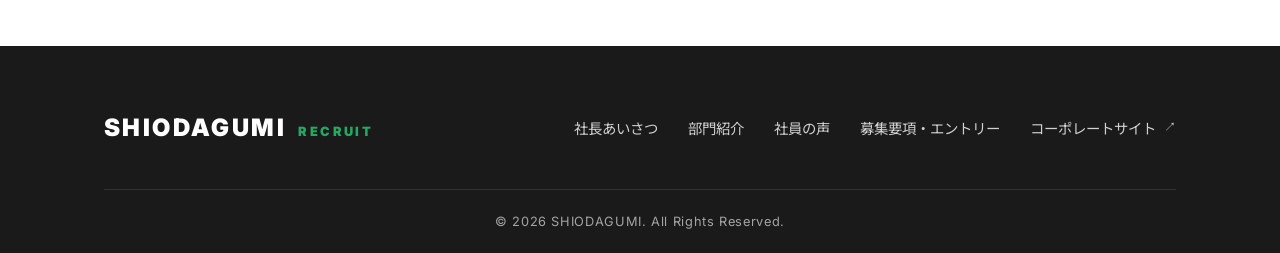
==== commit 67920c07: "Add files via upload" ====
--- a/index.html
+++ b/index.html
@@ -104,7 +104,7 @@
                     </p>
                     <p class="signature">代表取締役社長<br><strong>佐藤 英之</strong></p>
                     <div class="btn-area">
-                        <a href="#" class="btn-outline">Read More</a>
+                        <a href="greeting.html" class="btn-outline">Read More</a>
                     </div>
                 </div>
             </div>
